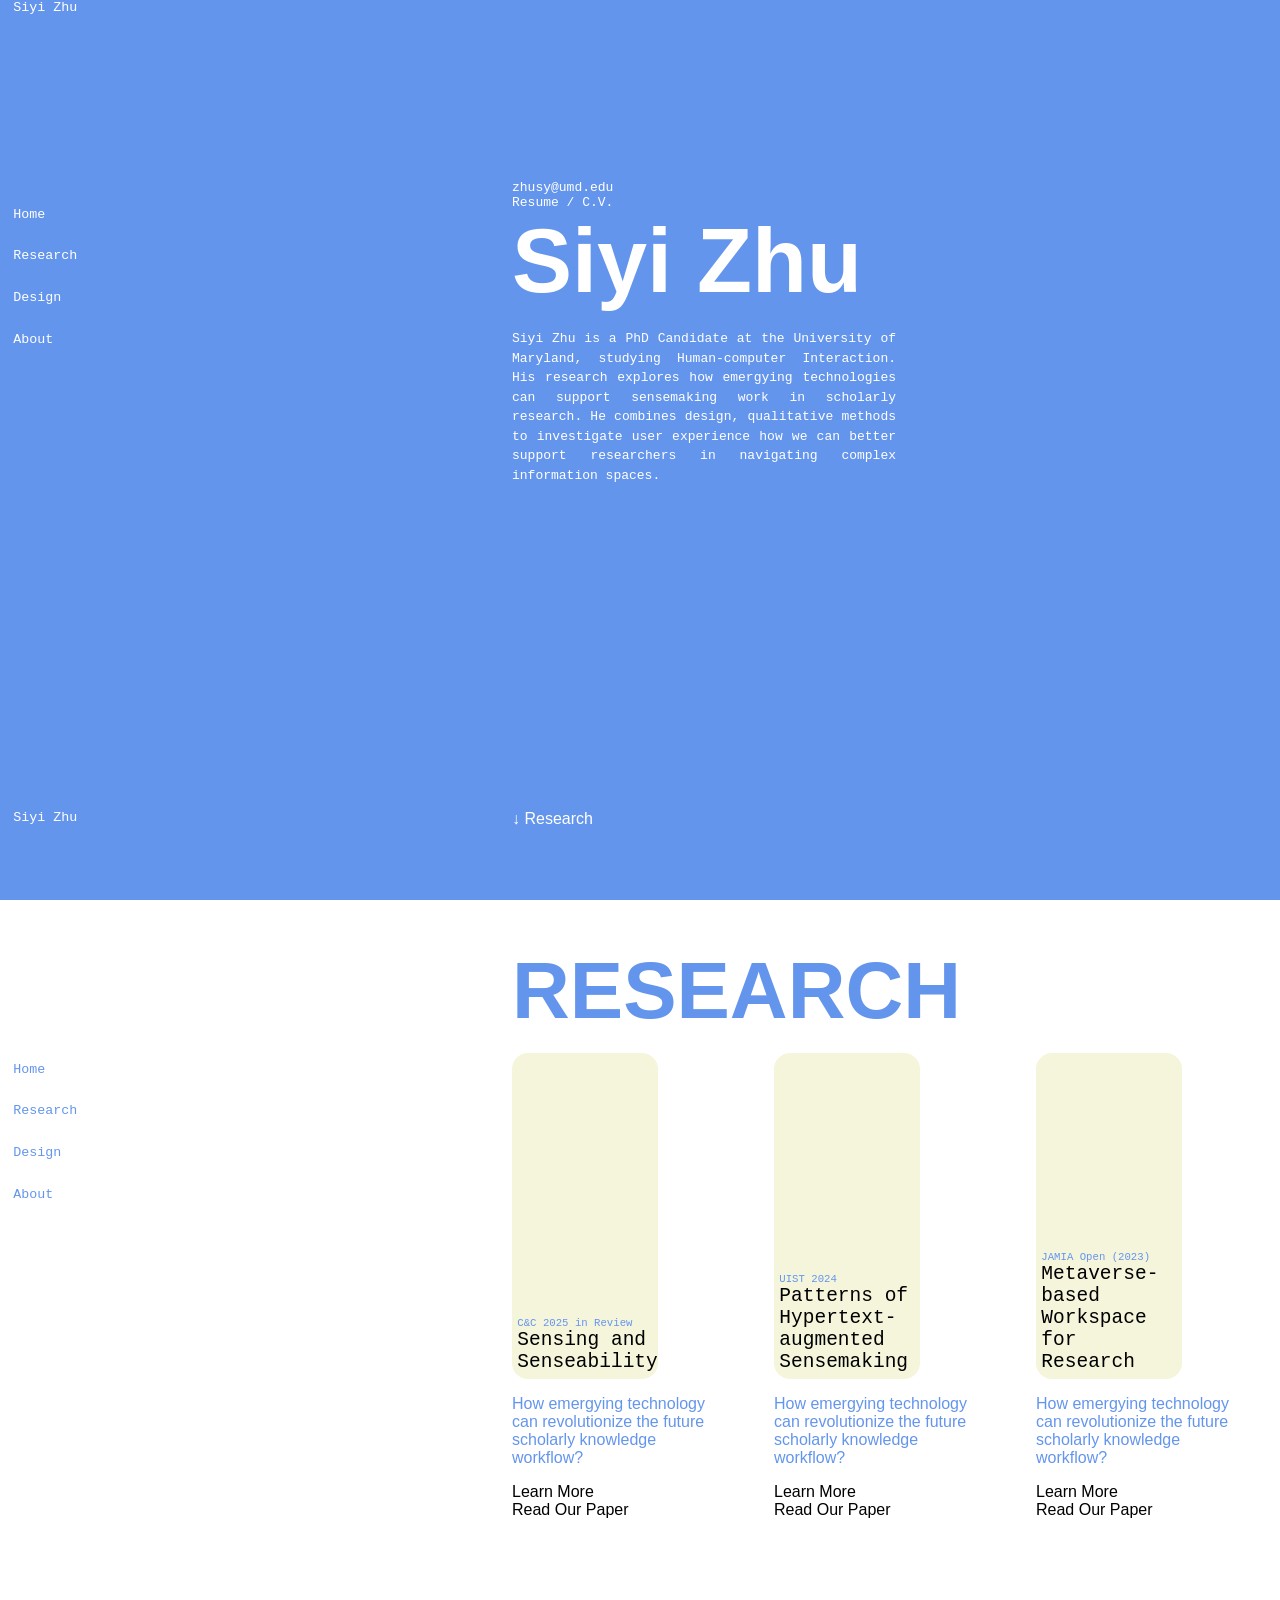
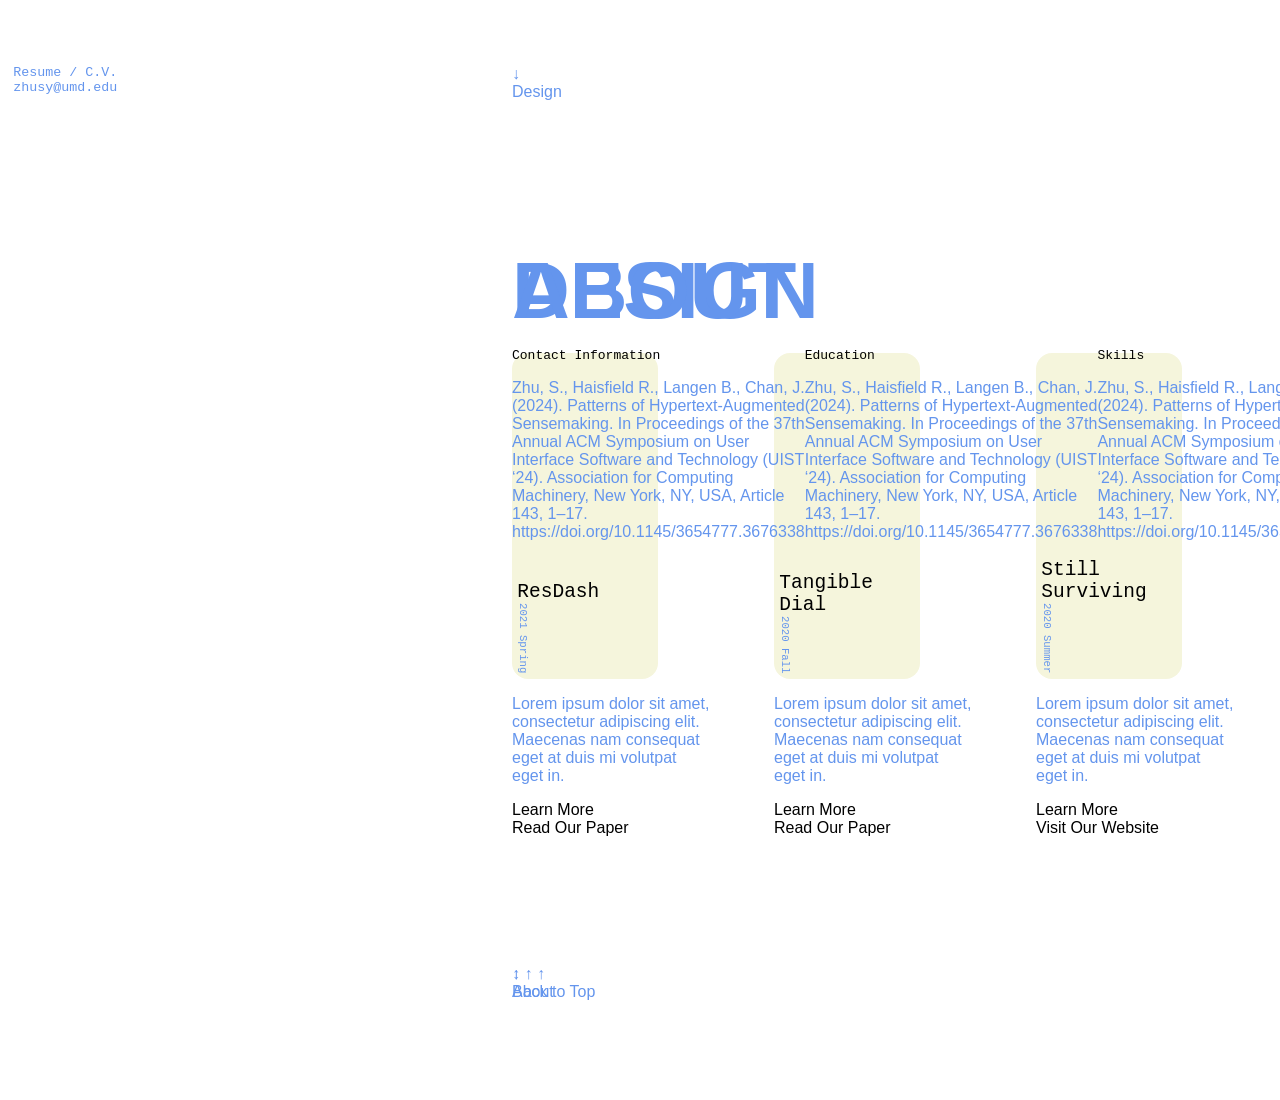
==== Index.html @ 5e2a6ec6 "merged previous scripts" ====
<!DOCTYPE html>
<html>
<head>
<title>Siyi Zhu - HCI Researcher</title>
<link rel="stylesheet" href="Style.css">
<script src="scroll_effects.js"></script>
</head>

<body style="height: 300vh;">



<div class="scrollScreen" id = "navi" style="background-color: cornflowerblue;color: white; width: 100%; position: fixed; top: 0;z-index: 99;">
    <div class="section" id = "naviHeader">
        <div class="left-column"><a style="color: white;" href="">Siyi Zhu</a></div>
        <div class="right-column"><a style="color: white;" href=""></a></div>
    </div>

    
    <div class="section" id="naviBody">
        <div class="left-column" id="list-of-content" style="color: white;">
            <div>Home</div>
            <div>Research</div>
            <div>Design</div>
            <div>About</div>
        </div>
        <div class="right-column">

                <div id="intro">
                    <div><a style="color: white;" href="mailto:zhusy@umd.edu">zhusy@umd.edu</a></div>
                    <div><a style="color: white;" href="">Resume / C.V.</a></div>
                </div>
                <div style="">
                <h1 style="margin: 0;overflow: hidden;color: white;font-size: 10VH;">
                    Siyi Zhu
                </h1>
                </div>
                <div id="intro" style="margin-top: 1em;">
                    <p style="margin:0;text-align: justify;width: 30vw; line-height: 1.5em;">Siyi Zhu is a PhD Candidate at the University of Maryland, studying Human-computer Interaction. His research explores how emergying technologies can support sensemaking work in scholarly research. He combines design, qualitative methods to investigate user experience how we can better support researchers in navigating complex information spaces.</p>
                </div>

        </div>
    </div>
    <div class="section" id="naviFooter">
        <div class="left-column">
            <div><a style="color: white;" href="">Siyi Zhu</a></div>
        </div>
        <div class="right-column" id="naviFooterTitle">
            <div style="position: absolute;color: white;">↓ <a style="color: white;" href="#res">Research</a></div>
            <div style="position: absolute;color: white; bottom: -20em;"><a style="color: white;" href="#hme">Home</a><br>↑</div>
            <div style="position: absolute;color: white; bottom: -40em;"><a style="color: white;" href="#res">Research</a><br>↑</div>
            <div style="position: absolute;color: white; bottom: -60em;"><a style="color: white;" href="#des">Design</a><br>↑</div>
        </div>
    </div>
</div>

<div class="scrollScreen" id = "scrollScreen-2" style="height: 95vh; position: fixed; width: 100%; z-index:2;">
        <div class="section" id="body">
            <div class="left-column" style="height: 100%;">
                <div id="list-of-content">
                    <div>Home</div>
                    <div>Research</div>
                    <div>Design</div>
                    <div>About</div>
                </div>
                <div style="height: 10vh;">
                    <div><a style="color: cornflowerblue;" href="">Resume / C.V.</a></div>
                    <div><a style="color: cornflowerblue;" href="mailto:zhusy@umd.edu">zhusy@umd.edu</a></div>
                </div>
            </div>
            <div class="right-column" id="research" style="position: absolute; height: 90vh; transition: 0.5 ease-in-out; z-index: 2;">
                <div>
                    <h1 style="margin: 0;overflow: hidden;color: cornflowerblue;">
                        RESEARCH
                    </h1>

                    <div id="researchWorks" style="display:flex; margin-bottom: 2em;">
                        <div class="researchItermWrapper">
                            <div class="researchItem">
                                <p style="writing-mode: horizontal-tb;text-align: left;">C&C 2025 in Review</p>
                                <h2><a  href="">Sensing and<br>Senseability</a></h2>
                            </div>
                            <div>
                                <p>How emergying technology can revolutionize the future scholarly knowledge workflow?</p>
                                <div><a>Learn More</a></div>
                                <div><a>Read Our Paper</a></div>
                            </div>
                        </div>
                        <div class="researchItermWrapper">
                            <div class="researchItem">
                                
                                <p style="writing-mode: horizontal-tb;text-align: left;">UIST 2024</p>
                                <h2><a  href="">Patterns of<br>Hypertext-augmented<br>Sensemaking</a></h2>
                                
                            </div>
                            <div>
                                <p>How emergying technology can revolutionize the future scholarly knowledge workflow?</p>
                                <div><a>Learn More</a></div>
                                <div><a>Read Our Paper</a></div>
                            </div>
                        </div>
                        <div class="researchItermWrapper">
                            <div class="researchItem">
                                
                                <p style="writing-mode: horizontal-tb;text-align: left;">JAMIA Open (2023)</p>
                                <h2><a  href="">Metaverse-based<br>Workspace for Research</a></h2>
                            </div>
                            <div>
                                <p>How emergying technology can revolutionize the future scholarly knowledge workflow?</p>
                                <div><a>Learn More</a></div>
                                <div><a href="https://doi.org/10.1093/jamiaopen/ooad010">Read Our Paper</a></div>
                            </div>
                        </div>
                        <div style="border-color: cornflowerblue;border-width: 2pt;height: 5em;width: 5em;">
                            →<br><a>Full List</a>
                        </div>
                        
                    </div>
                      
                </div>
                <div  style="height: 10vh;">
                    <div>↓<br><a style="color: cornflowerblue;" href="#des">Design</a></div>
                </div>
            </div>
            <div class="right-column" id="design" style="position: absolute; height: 90vh; transition: 0.5 ease-in-out; z-index: 2;">
                <div>
                    
                    <h1 style="margin: 0;overflow: hidden;color: cornflowerblue;">
                        DESIGN
                    </h1>

                    <div id="designs" style="display:flex;margin-bottom: 2em;">
                        <div class="researchItermWrapper">
                            <div class="researchItem">
                                <h2><a  href="">ResDash</a></h2>
                                <p>2021 Spring</p>
                            </div>
                            <div>
                                <p>Lorem ipsum dolor sit amet, consectetur adipiscing elit. Maecenas nam consequat eget at duis mi volutpat eget in.</p>
                                <div><a>Learn More</a></div>
                                <div><a href="https://doi.org/10.1093/jamiaopen/ooad010">Read Our Paper</a></div>
                            </div>
                        </div>
                        <div class="researchItermWrapper">
                            <div class="researchItem">
                                <h2><a  href="">Tangible Dial</a></h2>
                                <p>2020 Fall</p>
                            </div>
                            <div>
                                <p>Lorem ipsum dolor sit amet, consectetur adipiscing elit. Maecenas nam consequat eget at duis mi volutpat eget in. </p>
                                <div><a>Learn More</a></div>
                                <div><a href="https://doi.org/10.1093/jamiaopen/ooad010">Read Our Paper</a></div>
                            </div>
                        </div>
                        <div class="researchItermWrapper">
                            <div class="researchItem">
                                <h2><a  href="">Still Surviving</a></h2>
                                <p>2020 Summer</p>
                            </div>
                            <div>
                                <p>Lorem ipsum dolor sit amet, consectetur adipiscing elit. Maecenas nam consequat eget at duis mi volutpat eget in. </p>
                                <div><a>Learn More</a></div>
                                <div><a href="">Visit Our Website</a></div>
                            </div>
                        </div>
                        <div style="border-color: cornflowerblue;border-width: 2pt;height: 5em;width: 5em;">
                            →<br><a>Full List</a>
                        </div>
                        

                    </div>
                    </div>
                <div  style="height: 10vh;">
                    <div>↓<br><a style="color: cornflowerblue;" href="#abt">About</a></div>
                </div>
            </div>
            <div class="right-column" id="about" style="position: absolute; height: 90vh; transition: 0.5 ease-in-out; z-index: 2;">
                <div>
                    <h1 style="margin: 0;overflow: hidden;color: cornflowerblue;">
                        ABOUT
                    </h1>

                    <div id="aboutItems" style="display:flex;margin-bottom: 2em;">
                        <div style="width: 40%;">
                            <h2><a  href="">Contact Information</a></h2>
                            <p>Zhu, S., Haisfield R., Langen B., Chan, J. (2024). Patterns of Hypertext-Augmented Sensemaking. In
                                Proceedings of the 37th Annual ACM Symposium on User Interface Software and Technology
                                (UIST ‘24). Association for Computing Machinery, New York, NY, USA, Article 143, 1–17.
                                https://doi.org/10.1145/3654777.3676338</p>
                        </div>
                        <div style="width: 40%;">
                            <h2><a  href="">Education</a></h2>
                            <p>Zhu, S., Haisfield R., Langen B., Chan, J. (2024). Patterns of Hypertext-Augmented Sensemaking. In
                                Proceedings of the 37th Annual ACM Symposium on User Interface Software and Technology
                                (UIST ‘24). Association for Computing Machinery, New York, NY, USA, Article 143, 1–17.
                                https://doi.org/10.1145/3654777.3676338</p>
                        </div>
                        <div style="width: 40%;">
                            <h2><a  href="">Skills</a></h2>
                            <p>Zhu, S., Haisfield R., Langen B., Chan, J. (2024). Patterns of Hypertext-Augmented Sensemaking. In
                                Proceedings of the 37th Annual ACM Symposium on User Interface Software and Technology
                                (UIST ‘24). Association for Computing Machinery, New York, NY, USA, Article 143, 1–17.
                                https://doi.org/10.1145/3654777.3676338</p>
                        </div>
                    </div>
                    </div>
                <div  style="height: 10vh;">
                    <div>↑ ↑ ↑<br><a style="color: cornflowerblue;" href="#hme">Back to Top</a></div>
                </div>
            </div>
        </div>
</div>

<div id="hme" style="position: absolute;top: 0vh;"></div>
<div id="res" style="position: absolute;top: 50vh;"></div>
<div id="des" style="position: absolute;top: 100vh;"></div>
<div id="abt" style="position: absolute;top: 200vh;"></div>

<div class="dot-grid" style="z-index: 0;position: fixed;left: 30vw;">
    <!-- Repeat this as needed, or generate with JS -->
    <div class="dot"></div>
    <div class="dot"></div>
    <div class="dot"></div>
    <div class="dot"></div>
    <div class="dot"></div>
    <div class="dot"></div>
    <div class="dot"></div>
    <div class="dot"></div>
    <div class="dot"></div>
    <div class="dot"></div>
    <div class="dot"></div>
    <div class="dot"></div>
    <div class="dot"></div>
    <div class="dot"></div>
    <div class="dot"></div>
    <div class="dot"></div>
    <div class="dot"></div>
    <div class="dot"></div>
    <div class="dot"></div>
    <div class="dot"></div>
    <div class="dot"></div>
    <div class="dot"></div>
    <div class="dot"></div>
    <div class="dot"></div>
    <div class="dot"></div>
    <div class="dot"></div>
    <div class="dot"></div>
    <div class="dot"></div>
    <div class="dot"></div>
    <div class="dot"></div>
    <div class="dot"></div>
    <div class="dot"></div>
    <div class="dot"></div>
    <div class="dot"></div>
    <div class="dot"></div>
    <div class="dot"></div>
    <div class="dot"></div>
    <div class="dot"></div>
    <div class="dot"></div>
    <div class="dot"></div>
    <div class="dot"></div>
    <div class="dot"></div>
    <div class="dot"></div>
    <div class="dot"></div>
    <div class="dot"></div>
    <div class="dot"></div>
    <div class="dot"></div>
    <div class="dot"></div>
    <div class="dot"></div>
    <div class="dot"></div>
    <div class="dot"></div>
    <div class="dot"></div>
    <div class="dot"></div>
    <div class="dot"></div>
    <div class="dot"></div>
    <div class="dot"></div>
    <div class="dot"></div>
    <div class="dot"></div>
    <div class="dot"></div>
    <div class="dot"></div>
    <div class="dot"></div>
    <div class="dot"></div>
    <div class="dot"></div>
    <div class="dot"></div>
    <div class="dot"></div>
    <div class="dot"></div>
    <div class="dot"></div>
    <div class="dot"></div>
    <div class="dot"></div>
    <div class="dot"></div>
    <div class="dot"></div>
    <div class="dot"></div>
    <div class="dot"></div>
    <div class="dot"></div>
    <div class="dot"></div>
    <div class="dot"></div>
    <div class="dot"></div>
    <div class="dot"></div>
    <div class="dot"></div>
    <div class="dot"></div>
    <div class="dot"></div>
    <div class="dot"></div>
    <div class="dot"></div>
    <div class="dot"></div>
    <div class="dot"></div>
    <div class="dot"></div>
    <div class="dot"></div>
    <div class="dot"></div>
    <div class="dot"></div>
    <div class="dot"></div>
    <div class="dot"></div>
    <div class="dot"></div>
    <div class="dot"></div>
    <div class="dot"></div>
    <div class="dot"></div>
    <div class="dot"></div>
    <div class="dot"></div>
    <div class="dot"></div>
    <div class="dot"></div>
    <div class="dot"></div>
    <div class="dot"></div>
    <div class="dot"></div>
    <div class="dot"></div>
    <div class="dot"></div>
    <div class="dot"></div>
    <div class="dot"></div>
    <div class="dot"></div>
    <div class="dot"></div>
    <div class="dot"></div>
    <div class="dot"></div>
    <div class="dot"></div>
    <div class="dot"></div>
    <div class="dot"></div>
    <div class="dot"></div>
    <div class="dot"></div>
    <div class="dot"></div>
    <div class="dot"></div>
    <div class="dot"></div>
    <div class="dot"></div>
    <div class="dot"></div>
    <div class="dot"></div>
    <div class="dot"></div>
    <div class="dot"></div>
    <div class="dot"></div>
    <div class="dot"></div>
    <div class="dot"></div>
    <div class="dot"></div>
    <div class="dot"></div>
    <div class="dot"></div>
    <div class="dot"></div>
    <div class="dot"></div>
    <div class="dot"></div>
    <div class="dot"></div>
    <div class="dot"></div>
    <div class="dot"></div>
    <div class="dot"></div>
    <div class="dot"></div>
    <div class="dot"></div>
    <div class="dot"></div>
    <div class="dot"></div>
    <div class="dot"></div>
    <div class="dot"></div>
    <div class="dot"></div>
    <div class="dot"></div>
    <div class="dot"></div>
    <div class="dot"></div>
    <div class="dot"></div>
    <div class="dot"></div>
    <div class="dot"></div>
    <div class="dot"></div>
    <div class="dot"></div>
    <div class="dot"></div>
    <div class="dot"></div>
    <div class="dot"></div>
    <div class="dot"></div>
    <div class="dot"></div>
    <div class="dot"></div>
    <div class="dot"></div>
    <div class="dot"></div>
    <div class="dot"></div>
    <div class="dot"></div>
    <div class="dot"></div>
    <div class="dot"></div>
    <div class="dot"></div>
    <div class="dot"></div>
    <div class="dot"></div>
    <div class="dot"></div>
    <div class="dot"></div>
    <div class="dot"></div>
    <div class="dot"></div>
    <div class="dot"></div>
    <div class="dot"></div>
    <div class="dot"></div>
    <div class="dot"></div>
    <div class="dot"></div>
    <div class="dot"></div>
    <div class="dot"></div>
    <div class="dot"></div>
    <div class="dot"></div>
    <div class="dot"></div>
    <div class="dot"></div>
    <div class="dot"></div>
    <div class="dot"></div>
    <div class="dot"></div>
    <div class="dot"></div>
    <div class="dot"></div>
    <div class="dot"></div>
    <div class="dot"></div>
    <div class="dot"></div>
    <div class="dot"></div>
    <div class="dot"></div>
    <div class="dot"></div>
    <!-- ... -->
  </div>

</body>
</html>
---- Style.css ----
body {
    font-family: Helvetica, Arial, sans-serif;
    margin: 0;    
}


#navi{
    height: 100vh;
    transition: 0.5s ease-in-out;
    overflow: hidden;
}

.section{
    width: 100vw;
    position: absolute;
    color: cornflowerblue;
}

.left-column{
    font-family: monospace;
    font-size: 10pt;
    position: absolute;
    left: 1em;
    width: 20vh;
    display: flex;
    flex-direction: column;
    flex-wrap: wrap;
    justify-content: space-between;
}

.right-column{
    position: absolute;
    right: 0;
    width: 60%;
    display: flex;
    flex-direction: column;
    flex-wrap: wrap;
    justify-content: space-between;

}

#naviHeader{
    bottom: 90vh;
    height: 10vh;
}

#naviBody{
    bottom: 10vh;
    height: 70vh;
    align-items: self-end;
    
}

#naviBody.right-column {
    height: inherit;
    display: flex;
    align-content: center;
}

#scrollScreen-2{
    transition: 0.7s ease-in-out;

}


#body{
    bottom: 0;
    height: 80vh;
    align-items: self-end;
}

#footer{
    bottom: 10vh;
    height: 10vh;
}

#naviFooter{
    bottom: 0;
    height: 10vh;
    transition: 0.5s ease-in-out;
    
}

#naviFooterTitle{
    transition: 1s ease-in-out;
}

#intro > * {
    font-family: monospace;
    margin: 0;
    color: white;
}

#intro > div > p {
    font-family: monospace;
    margin: 0;
}

#list-of-content > div {
    margin-top: 2em;
}

a {
    color: black;
    text-decoration: none;
}

a:hover {
    color: coral !important; 
    background-color: aqua;
    text-decoration: underline;
}


h1 {
    font-weight: 900;
    font-size: 5em;
}

h2 {
    font-family: monospace ;
    font-weight: 500;
    font-size: 1em;
}

.researchItermWrapper{
    width: 22vh;
    margin-right: 5vw;
    margin-top: 1em;
}

.researchItem {
    height: 35vh;
    width: 15vh;
    background-color: beige;
    padding:4pt;
    overflow: hidden;
    border-radius: 1em;
    align-content: flex-end;
    
}

.researchItem > h2 {
    font-size: 1.5em;
    margin: 0;
}

.researchItem > p {
    font-size: 8pt;
    font-family: monospace;
    writing-mode: vertical-rl;
    text-align: right;
    margin: 0;
    
}

.researchItermDes > {
    font-size: 10pt;
}

.dot-grid {
    
    display: grid;
    grid-template-columns: repeat(40, 40px);
    grid-template-rows: repeat(20, 40px);
    gap: 10px;
    padding: 20px;
  }
  
  .dot {
    width: 4pt;
    height: 4pt;
    background-color: cornflowerblue;
    border-radius: 50%;
  }
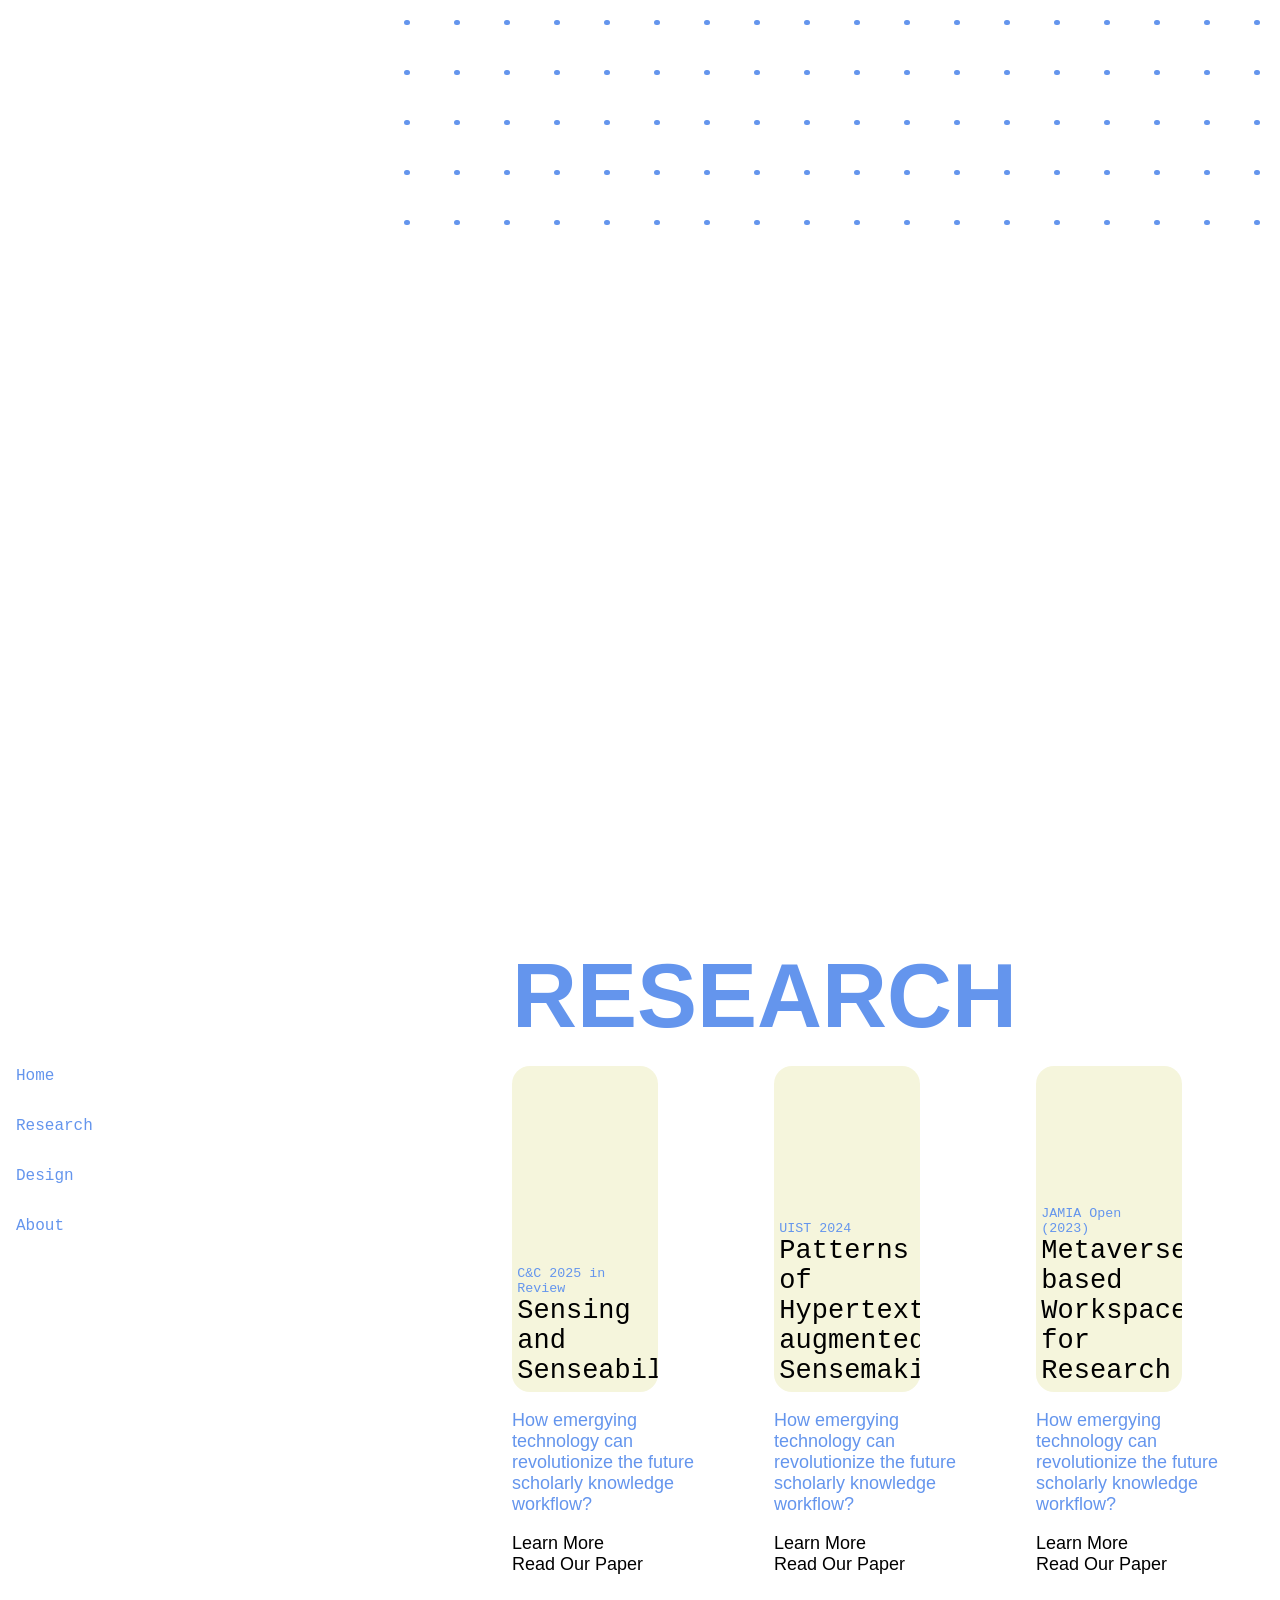
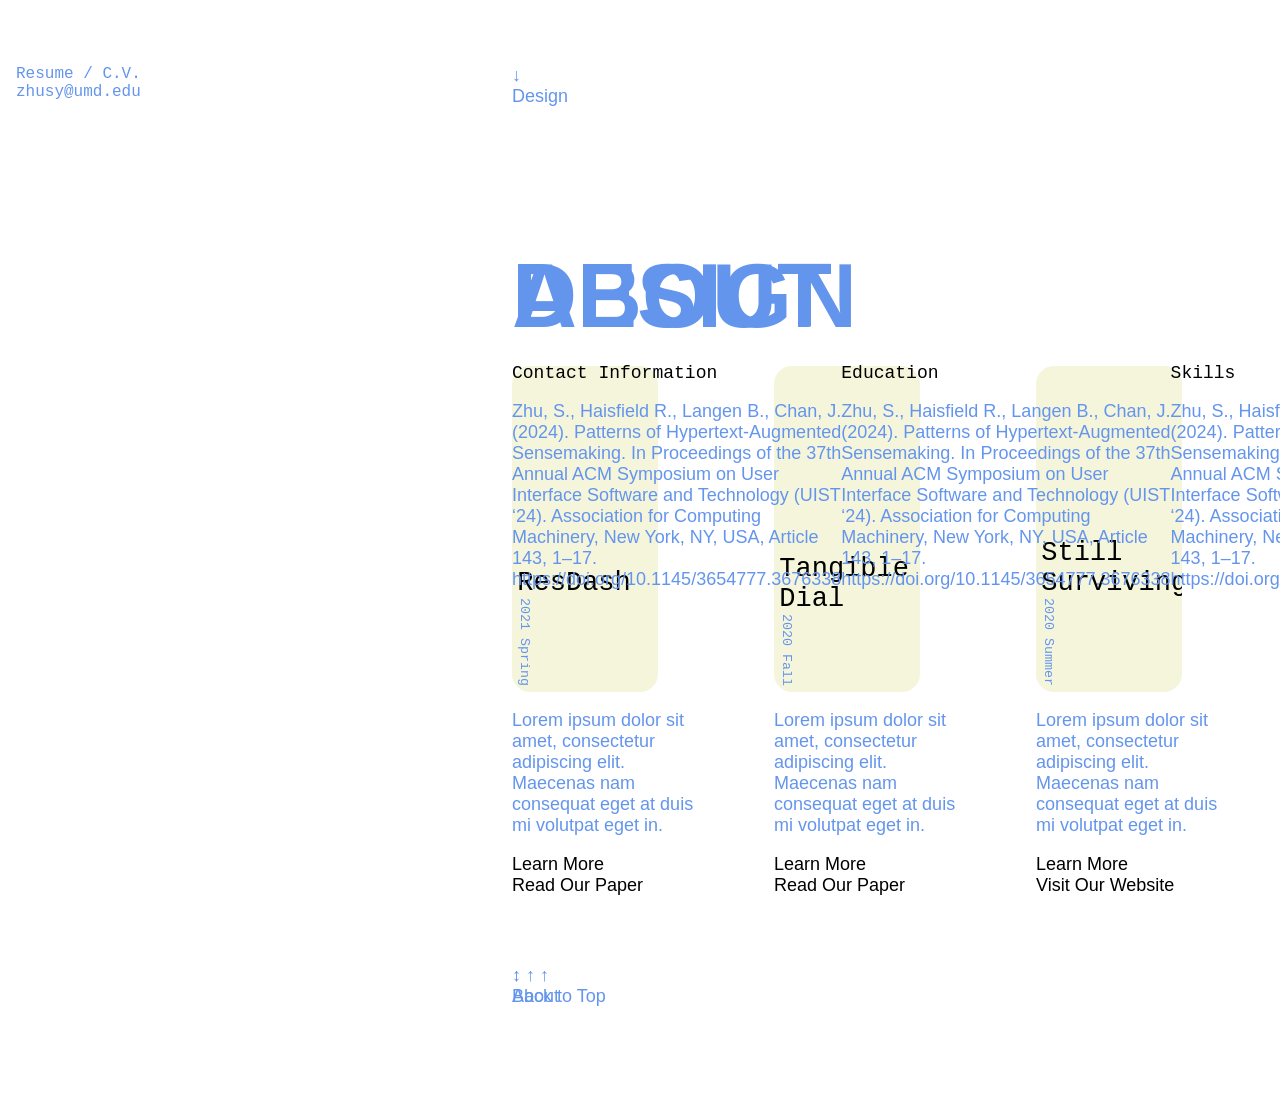
==== commit e6e010d2: "add background image to navi and increase base font sizes" ====
--- a/Index.html
+++ b/Index.html
@@ -10,7 +10,7 @@
 
 
 
-<div class="scrollScreen" id = "navi" style="background-color: cornflowerblue;color: white; width: 100%; position: fixed; top: 0;z-index: 99;">
+<div class="scrollScreen" id = "navi" style="background-image: url('Img/background.jpg');background-size: cover; background-position: center; color: white; width: 100%; position: fixed; top: 0;z-index: 99;">
     <div class="section" id = "naviHeader">
         <div class="left-column"><a style="color: white;" href="">Siyi Zhu</a></div>
         <div class="right-column"><a style="color: white;" href=""></a></div>
--- a/Style.css
+++ b/Style.css
@@ -1,6 +1,7 @@
 body {
     font-family: Helvetica, Arial, sans-serif;
-    margin: 0;    
+    margin: 0;
+    font-size: 18px;
 }
 
 
@@ -18,7 +19,7 @@
 
 .left-column{
     font-family: monospace;
-    font-size: 10pt;
+    font-size: 12pt;
     position: absolute;
     left: 1em;
     width: 20vh;
@@ -146,7 +147,7 @@
 }
 
 .researchItem > p {
-    font-size: 8pt;
+    font-size: 10pt;
     font-family: monospace;
     writing-mode: vertical-rl;
     text-align: right;
@@ -155,7 +156,7 @@
 }
 
 .researchItermDes > {
-    font-size: 10pt;
+    font-size: 12pt;
 }
 
 .dot-grid {
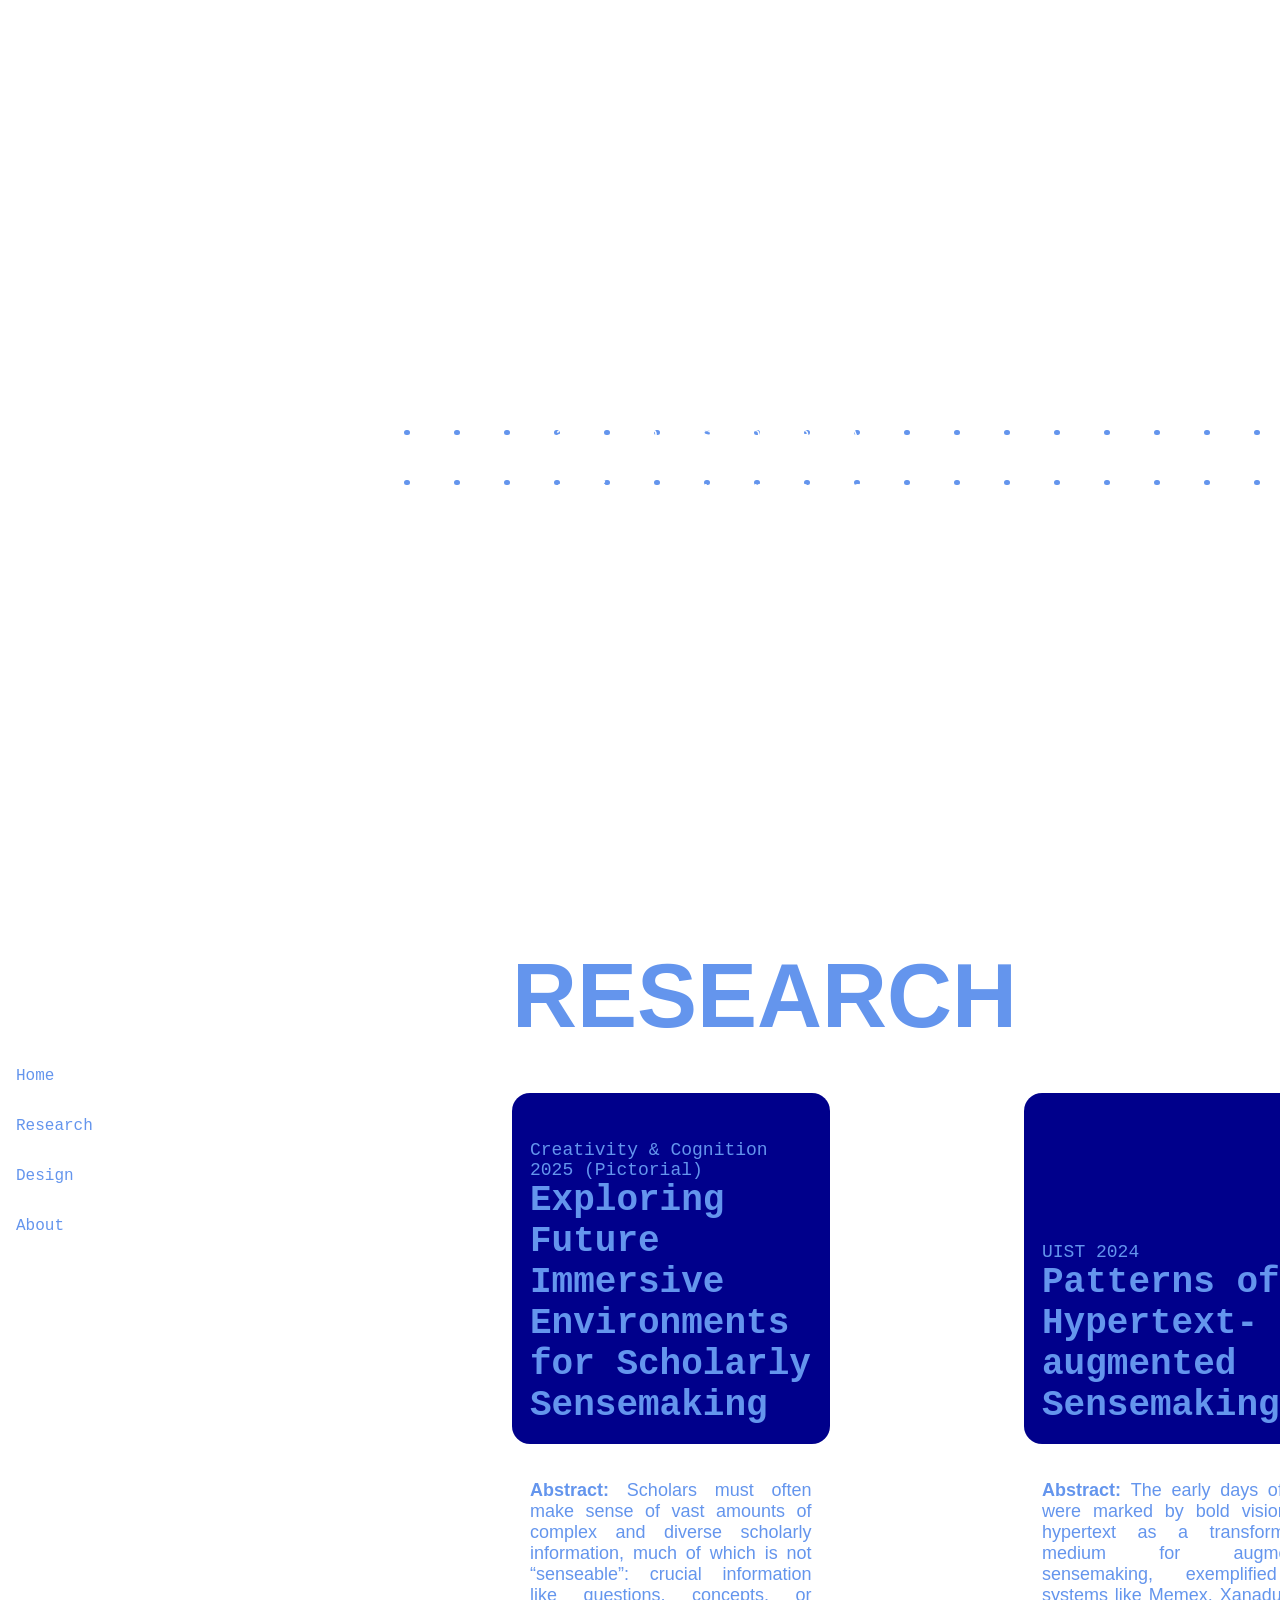
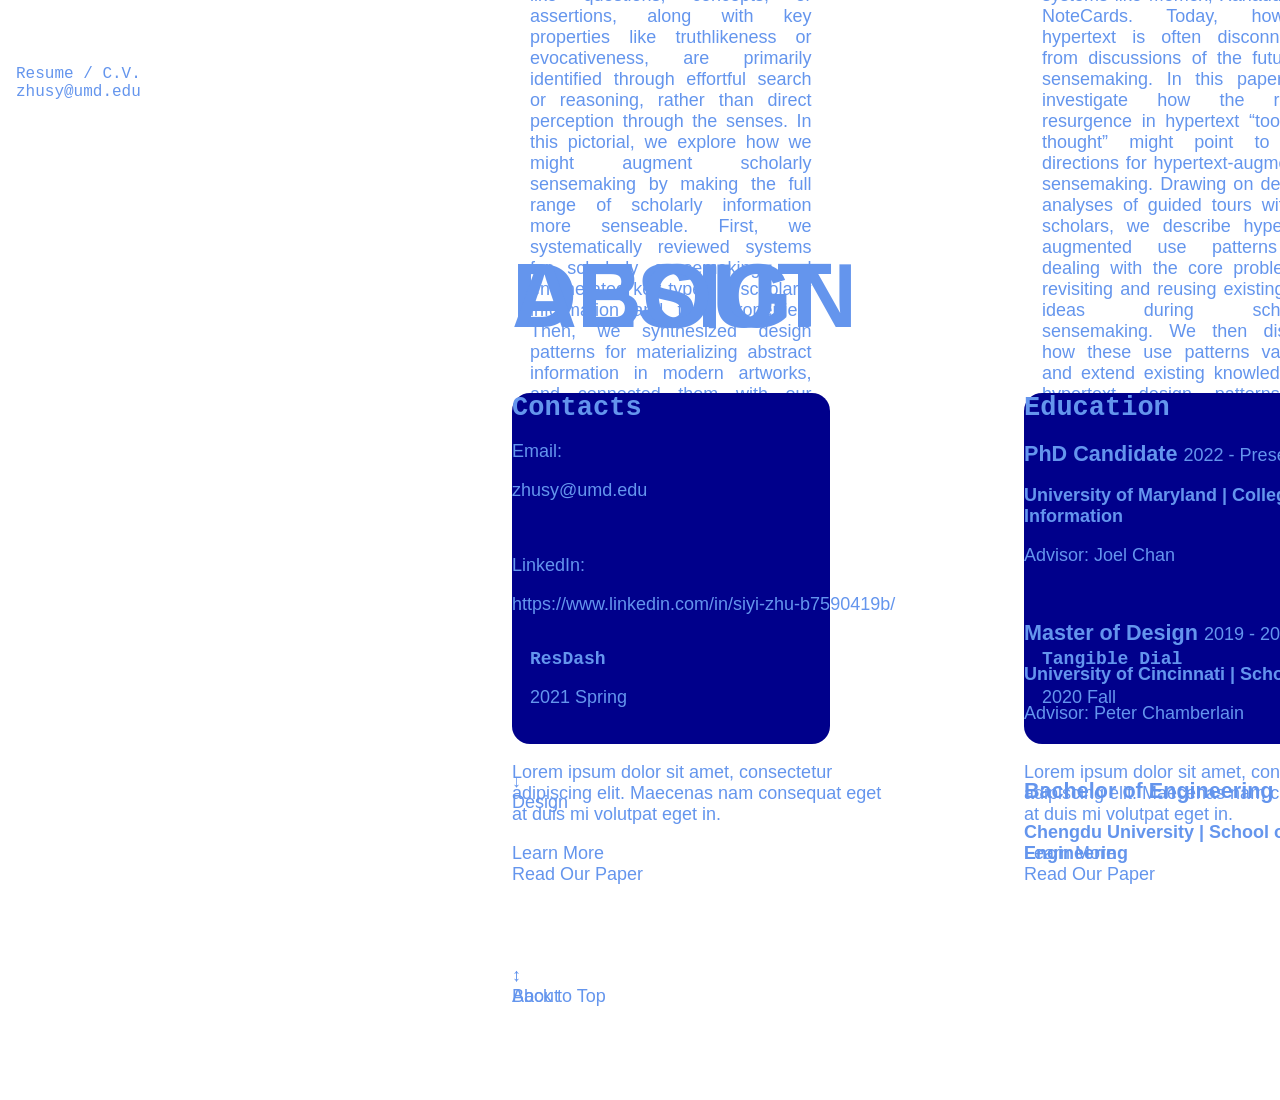
==== commit 062a32dd: "refactor layout, add horizontal scroll, JS dot grid, section backgrounds, and content updates" ====
--- a/Index.html
+++ b/Index.html
@@ -19,10 +19,10 @@
     
     <div class="section" id="naviBody">
         <div class="left-column" id="list-of-content" style="color: white;">
-            <div>Home</div>
-            <div>Research</div>
-            <div>Design</div>
-            <div>About</div>
+            <div><a style="color: white;" href="#hme">Home</a></div>
+            <div><a style="color: white;" href="#res">Research</a></div>
+            <div><a style="color: white;" href="#des">Design</a></div>
+            <div><a style="color: white;" href="#abt">About</a></div>
         </div>
         <div class="right-column">
 
@@ -43,13 +43,13 @@
     </div>
     <div class="section" id="naviFooter">
         <div class="left-column">
-            <div><a style="color: white;" href="">Siyi Zhu</a></div>
+            <div><a style="color: white; padding-top: .8em;" href="">Siyi Zhu</a></div>
         </div>
         <div class="right-column" id="naviFooterTitle">
             <div style="position: absolute;color: white;">↓ <a style="color: white;" href="#res">Research</a></div>
-            <div style="position: absolute;color: white; bottom: -20em;"><a style="color: white;" href="#hme">Home</a><br>↑</div>
-            <div style="position: absolute;color: white; bottom: -40em;"><a style="color: white;" href="#res">Research</a><br>↑</div>
-            <div style="position: absolute;color: white; bottom: -60em;"><a style="color: white;" href="#des">Design</a><br>↑</div>
+            <div style="position: absolute;color: white; bottom: -21em;"><a style="color: cornflowerbluete;" href="#hme">↑ Home</a></div>
+            <div style="position: absolute;color: white; bottom: -41em;"><a style="color: cornflowerbluete;" href="#res">↑ Research</a></div>
+            <div style="position: absolute;color: white; bottom: -61em;"><a style="color: cornflowerbluete;" href="#des">↑ Design</a></div>
         </div>
     </div>
 </div>
@@ -58,62 +58,82 @@
         <div class="section" id="body">
             <div class="left-column" style="height: 100%;">
                 <div id="list-of-content">
-                    <div>Home</div>
-                    <div>Research</div>
-                    <div>Design</div>
-                    <div>About</div>
+                    <div><a style="color: cornflowerblue;" href="#hme">Home</a></div>
+                    <div><a style="color: cornflowerblue;" href="#res">Research</a></div>
+                    <div><a style="color: cornflowerblue;" href="#des">Design</a></div>
+                    <div><a style="color: cornflowerblue;" href="#abt">About</a></div>
                 </div>
                 <div style="height: 10vh;">
                     <div><a style="color: cornflowerblue;" href="">Resume / C.V.</a></div>
                     <div><a style="color: cornflowerblue;" href="mailto:zhusy@umd.edu">zhusy@umd.edu</a></div>
                 </div>
             </div>
-            <div class="right-column" id="research" style="position: absolute; height: 90vh; transition: 0.5 ease-in-out; z-index: 2;">
+            <div class="right-column" id="research" style="position: absolute; height: 90vh; z-index: 2;">
+                <div class="section-bg"></div>
                 <div>
                     <h1 style="margin: 0;overflow: hidden;color: cornflowerblue;">
                         RESEARCH
                     </h1>
 
-                    <div id="researchWorks" style="display:flex; margin-bottom: 2em;">
-                        <div class="researchItermWrapper">
+                    <div class="projectsAndItems" id="researchWorks" style="display:flex; margin-bottom: 2em; ">
+                        <div class="researchItemWrapper" id="firstItem">
+                            <div class="researchItem" style="overflow: visible;">
+                                <!-- <img src="Img/Research/S&S.png" style="width: 100%;"> -->
+                                <p style="writing-mode: horizontal-tb;text-align: left;">Creativity & Cognition 2025 (Pictorial)</p>
+                                <h2><a  href="https://dl.acm.org/doi/abs/10.1145/3698061.3726952" target="_blank">Exploring Future<br>Immersive Environments<br>for Scholarly Sensemaking</a></h2>
+                            </div>
+                            <div class="researchItemDes">
+                                <p><b>Abstract: </b>Scholars must often make sense of vast amounts of complex and diverse scholarly information, much of which is not “senseable”: crucial information like questions, concepts, or assertions, along with key properties like truthlikeness or evocativeness, are primarily identified through effortful search or reasoning, rather than direct perception through the senses. In this pictorial, we explore how we might augment scholarly sensemaking by making the full range of scholarly information more senseable. First, we systematically reviewed systems for scholarly sensemaking, and enumerated key types of scholarly information and their properties. Then, we synthesized design patterns for materializing abstract information in modern artworks, and connected them with our enumerated scholarly information and properties to develop three novel conceptual designs for senseable scholarly sensemaking in immersive environments. Our work lays the foundation for a novel design framework for exploring future immersive environments for scholarly sensemaking.</p>
+                                <!-- <div><a>Learn More</a></div>
+                                <div><a>Read Our Paper</a></div> -->
+                            </div>
+                        </div>
+                        <div class="researchItemWrapper">
                             <div class="researchItem">
-                                <p style="writing-mode: horizontal-tb;text-align: left;">C&C 2025 in Review</p>
-                                <h2><a  href="">Sensing and<br>Senseability</a></h2>
-                            </div>
-                            <div>
+                                
+                                <p style="writing-mode: horizontal-tb;text-align: left;">UIST 2024</p>
+                                <h2><a  href="https://dl.acm.org/doi/abs/10.1145/3654777.3676338" target="_blank">Patterns of<br>Hypertext-augmented<br>Sensemaking</a></h2>
+                                
+                            </div>
+                            <div class="researchItemDes">
+                                <p><b>Abstract: </b>The early days of HCI were marked by bold visions of hypertext as a transformative medium for augmented sensemaking, exemplified in systems like Memex, Xanadu, and NoteCards. Today, however, hypertext is often disconnected from discussions of the future of sensemaking. In this paper, we investigate how the recent resurgence in hypertext “tools for thought” might point to new directions for hypertext-augmented sensemaking. Drawing on detailed analyses of guided tours with 23 scholars, we describe hypertext-augmented use patterns for dealing with the core problem of revisiting and reusing existing/past ideas during scholarly sensemaking. We then discuss how these use patterns validate and extend existing knowledge of hypertext design patterns for sensemaking, and point to new design opportunities for augmented sensemaking.</p>
+                                <!-- <div><a>Learn More</a></div>
+                                <div><a>Read Our Paper</a></div> -->
+                            </div>
+                            <!-- <div>
                                 <p>How emergying technology can revolutionize the future scholarly knowledge workflow?</p>
                                 <div><a>Learn More</a></div>
                                 <div><a>Read Our Paper</a></div>
-                            </div>
-                        </div>
-                        <div class="researchItermWrapper">
+                            </div> -->
+                        </div>
+                        <div class="researchItemWrapper">
                             <div class="researchItem">
                                 
-                                <p style="writing-mode: horizontal-tb;text-align: left;">UIST 2024</p>
-                                <h2><a  href="">Patterns of<br>Hypertext-augmented<br>Sensemaking</a></h2>
-                                
-                            </div>
-                            <div>
+                                <p style="writing-mode: horizontal-tb;text-align: left;">JAMIA Open (2023)</p>
+                                <h2><a  href="https://academic.oup.com/jamiaopen/article-abstract/6/1/ooad010/7058968" target="_blank">Metaverse-based<br>Workspace for Research</a></h2>
+                            </div>
+                            <div class="researchItemDes">
+                                <p><b>Summary: </b>This study aimed to understand how a metaverse-based (virtual) workspace can be used to support the communication and collaboration in an academic health informatics lab. A survey of lab members (n = 14) was analyzed according to a concurrent triangulation mixed methods design. Four personas, representative of different types of virtual workers, were developed using the survey responses. The Work Hours Schedule Sheet analysis showed the low number of possible collaboration opportunities that were utilized compared to the number available. We found that informal communication and co-location were not supported by the virtual workplace as we had originally planned. To solve this issue, we offer 3 design recommendations for those looking to implement their own virtual informatics lab. First, labs should establish common goals and norms for virtual workplace interactions. Second, labs should carefully plan the virtual space layout to maximize communication opportunities. Finally, labs should work with their platform of choice to address technical limitations for their lab members to improve user experience. Future work includes a formal, theory-guided experiment with consideration on ethical and behavioral impact.</p>
+                                <!-- <div><a>Learn More</a></div>
+                                <div><a>Read Our Paper</a></div> -->
+                            </div>
+                            <!-- <div>
                                 <p>How emergying technology can revolutionize the future scholarly knowledge workflow?</p>
                                 <div><a>Learn More</a></div>
-                                <div><a>Read Our Paper</a></div>
-                            </div>
-                        </div>
-                        <div class="researchItermWrapper">
+                                <div><a href="https://doi.org/10.1093/jamiaopen/ooad010">Read Our Paper</a></div>
+                            </div> -->
+                        </div>
+                        <div class="researchItemWrapper" id="lastItem">
                             <div class="researchItem">
                                 
-                                <p style="writing-mode: horizontal-tb;text-align: left;">JAMIA Open (2023)</p>
-                                <h2><a  href="">Metaverse-based<br>Workspace for Research</a></h2>
-                            </div>
-                            <div>
-                                <p>How emergying technology can revolutionize the future scholarly knowledge workflow?</p>
-                                <div><a>Learn More</a></div>
-                                <div><a href="https://doi.org/10.1093/jamiaopen/ooad010">Read Our Paper</a></div>
-                            </div>
-                        </div>
-                        <div style="border-color: cornflowerblue;border-width: 2pt;height: 5em;width: 5em;">
+                                <p style="writing-mode: horizontal-tb;text-align: left;"></p>
+                                <h2><a  href="" target="">All Research Works</a></h2>
+                            </div>
+                            
+                        </div>
+                        <!-- <div style="border-color: cornflowerblue;border-width: 2pt;height: 5em;width: 5em;">
                             →<br><a>Full List</a>
-                        </div>
+                        </div> -->
                         
                     </div>
                       
@@ -122,16 +142,17 @@
                     <div>↓<br><a style="color: cornflowerblue;" href="#des">Design</a></div>
                 </div>
             </div>
-            <div class="right-column" id="design" style="position: absolute; height: 90vh; transition: 0.5 ease-in-out; z-index: 2;">
+            <div class="right-column" id="design" style="position: absolute; height: 90vh; z-index: 2;">
+                <div class="section-bg"></div>
                 <div>
-                    
+
                     <h1 style="margin: 0;overflow: hidden;color: cornflowerblue;">
                         DESIGN
                     </h1>
 
-                    <div id="designs" style="display:flex;margin-bottom: 2em;">
-                        <div class="researchItermWrapper">
-                            <div class="researchItem">
+                    <div class="projectsAndItems" id="designs" style="display:flex;margin-bottom: 2em;">
+                        <div class="designItemWrapper" id="firstItem">
+                            <div class="designItem">
                                 <h2><a  href="">ResDash</a></h2>
                                 <p>2021 Spring</p>
                             </div>
@@ -141,8 +162,8 @@
                                 <div><a href="https://doi.org/10.1093/jamiaopen/ooad010">Read Our Paper</a></div>
                             </div>
                         </div>
-                        <div class="researchItermWrapper">
-                            <div class="researchItem">
+                        <div class="designItemWrapper">
+                            <div class="designItem">
                                 <h2><a  href="">Tangible Dial</a></h2>
                                 <p>2020 Fall</p>
                             </div>
@@ -152,8 +173,8 @@
                                 <div><a href="https://doi.org/10.1093/jamiaopen/ooad010">Read Our Paper</a></div>
                             </div>
                         </div>
-                        <div class="researchItermWrapper">
-                            <div class="researchItem">
+                        <div class="designItemWrapper" id="lastItem">
+                            <div class="designItem">
                                 <h2><a  href="">Still Surviving</a></h2>
                                 <p>2020 Summer</p>
                             </div>
@@ -163,9 +184,9 @@
                                 <div><a href="">Visit Our Website</a></div>
                             </div>
                         </div>
-                        <div style="border-color: cornflowerblue;border-width: 2pt;height: 5em;width: 5em;">
+                        <!-- <div style="border-color: cornflowerblue;border-width: 2pt;height: 5em;width: 5em;">
                             →<br><a>Full List</a>
-                        </div>
+                        </div> -->
                         
 
                     </div>
@@ -174,38 +195,60 @@
                     <div>↓<br><a style="color: cornflowerblue;" href="#abt">About</a></div>
                 </div>
             </div>
-            <div class="right-column" id="about" style="position: absolute; height: 90vh; transition: 0.5 ease-in-out; z-index: 2;">
+            <div class="right-column" id="about" style="position: absolute; height: 90vh; z-index: 2;">
+                <div class="section-bg"></div>
                 <div>
                     <h1 style="margin: 0;overflow: hidden;color: cornflowerblue;">
                         ABOUT
                     </h1>
 
-                    <div id="aboutItems" style="display:flex;margin-bottom: 2em;">
-                        <div style="width: 40%;">
-                            <h2><a  href="">Contact Information</a></h2>
-                            <p>Zhu, S., Haisfield R., Langen B., Chan, J. (2024). Patterns of Hypertext-Augmented Sensemaking. In
-                                Proceedings of the 37th Annual ACM Symposium on User Interface Software and Technology
-                                (UIST ‘24). Association for Computing Machinery, New York, NY, USA, Article 143, 1–17.
-                                https://doi.org/10.1145/3654777.3676338</p>
-                        </div>
-                        <div style="width: 40%;">
-                            <h2><a  href="">Education</a></h2>
-                            <p>Zhu, S., Haisfield R., Langen B., Chan, J. (2024). Patterns of Hypertext-Augmented Sensemaking. In
-                                Proceedings of the 37th Annual ACM Symposium on User Interface Software and Technology
-                                (UIST ‘24). Association for Computing Machinery, New York, NY, USA, Article 143, 1–17.
-                                https://doi.org/10.1145/3654777.3676338</p>
-                        </div>
-                        <div style="width: 40%;">
-                            <h2><a  href="">Skills</a></h2>
-                            <p>Zhu, S., Haisfield R., Langen B., Chan, J. (2024). Patterns of Hypertext-Augmented Sensemaking. In
-                                Proceedings of the 37th Annual ACM Symposium on User Interface Software and Technology
-                                (UIST ‘24). Association for Computing Machinery, New York, NY, USA, Article 143, 1–17.
-                                https://doi.org/10.1145/3654777.3676338</p>
+                    <div class="projectsAndItems" id="about" style="display:flex;margin-bottom: 2em;">
+                        <div class="aboutItemWrapper" id="firstItem">
+                            <div class="aboutItem">
+                                <h2><a href="">Contacts</a></h2>
+                            </div>
+                            <div>
+                                <div style="margin-bottom: 3em;"><p>Email: </p><a href="mailto:zhusy@umd.edu">zhusy@umd.edu</a></div>
+                                <div style="margin-bottom: 3em;"><p>LinkedIn: </p> <a href="https://www.linkedin.com/in/siyi-zhu-b7590419b/" target="_blank">https://www.linkedin.com/in/siyi-zhu-b7590419b/</a></div>
+                                
+                            </div>
+                        </div>
+                        <div class="aboutItemWrapper">
+                            <div class="aboutItem">
+                                <h2><a href="">Education</a></h2>
+                            </div>
+                            <div style="margin-bottom: 3em;">
+                                <p><b style="font-size: 1.2em;">PhD Candidate </b> 2022 - Present</p>
+                                <p><b>University of Maryland | College of Information</b></p>
+                                <p>Advisor: <a href="https://joelchan.me/" target="_blank">Joel Chan</a></p>
+                                <!-- <div><a>Learn More</a></div> -->
+                            </div>
+                            <div style="margin-bottom: 3em;">
+                                <p><b style="font-size: 1.2em;">Master of Design </b> 2019 - 2021</p>
+                                <p><b>University of Cincinnati | School of Design</b></p>
+                                <p>Advisor: <a href="https://researchdirectory.uc.edu/p/chambepa" target="_blank">Peter Chamberlain</a></p>
+                                <!-- <div><a>Learn More</a></div> -->
+                            </div>
+                            <div style="margin-bottom: 3em;">
+                                <p><b style="font-size: 1.2em;">Bachelor of Engineering </b> 2015 - 2019</p>
+                                <p><b>Chengdu University | School of Mechanical Engineering</b></p>
+                                <!-- <p>Advisor: <a href="https://researchdirectory.uc.edu/p/chambepa" target="_blank">Peter Chamberlain</a></p> -->
+                                <!-- <div><a>Learn More</a></div> -->
+                            </div>
+                        </div>
+                        <div class="aboutItemWrapper" id="lastItem">
+                            <div class="aboutItem">
+                                <h2><a href="">Skills</a></h2>
+                            </div>
+                            <div>
+                                <p>Design, qualitative methods, user experience research.</p>
+                                <div><a>Learn More</a></div>
+                            </div>
                         </div>
                     </div>
                     </div>
                 <div  style="height: 10vh;">
-                    <div>↑ ↑ ↑<br><a style="color: cornflowerblue;" href="#hme">Back to Top</a></div>
+                    <div>↑<br><a style="color: cornflowerblue;" href="#hme">Back to Top</a></div>
                 </div>
             </div>
         </div>
@@ -216,202 +259,7 @@
 <div id="des" style="position: absolute;top: 100vh;"></div>
 <div id="abt" style="position: absolute;top: 200vh;"></div>
 
-<div class="dot-grid" style="z-index: 0;position: fixed;left: 30vw;">
-    <!-- Repeat this as needed, or generate with JS -->
-    <div class="dot"></div>
-    <div class="dot"></div>
-    <div class="dot"></div>
-    <div class="dot"></div>
-    <div class="dot"></div>
-    <div class="dot"></div>
-    <div class="dot"></div>
-    <div class="dot"></div>
-    <div class="dot"></div>
-    <div class="dot"></div>
-    <div class="dot"></div>
-    <div class="dot"></div>
-    <div class="dot"></div>
-    <div class="dot"></div>
-    <div class="dot"></div>
-    <div class="dot"></div>
-    <div class="dot"></div>
-    <div class="dot"></div>
-    <div class="dot"></div>
-    <div class="dot"></div>
-    <div class="dot"></div>
-    <div class="dot"></div>
-    <div class="dot"></div>
-    <div class="dot"></div>
-    <div class="dot"></div>
-    <div class="dot"></div>
-    <div class="dot"></div>
-    <div class="dot"></div>
-    <div class="dot"></div>
-    <div class="dot"></div>
-    <div class="dot"></div>
-    <div class="dot"></div>
-    <div class="dot"></div>
-    <div class="dot"></div>
-    <div class="dot"></div>
-    <div class="dot"></div>
-    <div class="dot"></div>
-    <div class="dot"></div>
-    <div class="dot"></div>
-    <div class="dot"></div>
-    <div class="dot"></div>
-    <div class="dot"></div>
-    <div class="dot"></div>
-    <div class="dot"></div>
-    <div class="dot"></div>
-    <div class="dot"></div>
-    <div class="dot"></div>
-    <div class="dot"></div>
-    <div class="dot"></div>
-    <div class="dot"></div>
-    <div class="dot"></div>
-    <div class="dot"></div>
-    <div class="dot"></div>
-    <div class="dot"></div>
-    <div class="dot"></div>
-    <div class="dot"></div>
-    <div class="dot"></div>
-    <div class="dot"></div>
-    <div class="dot"></div>
-    <div class="dot"></div>
-    <div class="dot"></div>
-    <div class="dot"></div>
-    <div class="dot"></div>
-    <div class="dot"></div>
-    <div class="dot"></div>
-    <div class="dot"></div>
-    <div class="dot"></div>
-    <div class="dot"></div>
-    <div class="dot"></div>
-    <div class="dot"></div>
-    <div class="dot"></div>
-    <div class="dot"></div>
-    <div class="dot"></div>
-    <div class="dot"></div>
-    <div class="dot"></div>
-    <div class="dot"></div>
-    <div class="dot"></div>
-    <div class="dot"></div>
-    <div class="dot"></div>
-    <div class="dot"></div>
-    <div class="dot"></div>
-    <div class="dot"></div>
-    <div class="dot"></div>
-    <div class="dot"></div>
-    <div class="dot"></div>
-    <div class="dot"></div>
-    <div class="dot"></div>
-    <div class="dot"></div>
-    <div class="dot"></div>
-    <div class="dot"></div>
-    <div class="dot"></div>
-    <div class="dot"></div>
-    <div class="dot"></div>
-    <div class="dot"></div>
-    <div class="dot"></div>
-    <div class="dot"></div>
-    <div class="dot"></div>
-    <div class="dot"></div>
-    <div class="dot"></div>
-    <div class="dot"></div>
-    <div class="dot"></div>
-    <div class="dot"></div>
-    <div class="dot"></div>
-    <div class="dot"></div>
-    <div class="dot"></div>
-    <div class="dot"></div>
-    <div class="dot"></div>
-    <div class="dot"></div>
-    <div class="dot"></div>
-    <div class="dot"></div>
-    <div class="dot"></div>
-    <div class="dot"></div>
-    <div class="dot"></div>
-    <div class="dot"></div>
-    <div class="dot"></div>
-    <div class="dot"></div>
-    <div class="dot"></div>
-    <div class="dot"></div>
-    <div class="dot"></div>
-    <div class="dot"></div>
-    <div class="dot"></div>
-    <div class="dot"></div>
-    <div class="dot"></div>
-    <div class="dot"></div>
-    <div class="dot"></div>
-    <div class="dot"></div>
-    <div class="dot"></div>
-    <div class="dot"></div>
-    <div class="dot"></div>
-    <div class="dot"></div>
-    <div class="dot"></div>
-    <div class="dot"></div>
-    <div class="dot"></div>
-    <div class="dot"></div>
-    <div class="dot"></div>
-    <div class="dot"></div>
-    <div class="dot"></div>
-    <div class="dot"></div>
-    <div class="dot"></div>
-    <div class="dot"></div>
-    <div class="dot"></div>
-    <div class="dot"></div>
-    <div class="dot"></div>
-    <div class="dot"></div>
-    <div class="dot"></div>
-    <div class="dot"></div>
-    <div class="dot"></div>
-    <div class="dot"></div>
-    <div class="dot"></div>
-    <div class="dot"></div>
-    <div class="dot"></div>
-    <div class="dot"></div>
-    <div class="dot"></div>
-    <div class="dot"></div>
-    <div class="dot"></div>
-    <div class="dot"></div>
-    <div class="dot"></div>
-    <div class="dot"></div>
-    <div class="dot"></div>
-    <div class="dot"></div>
-    <div class="dot"></div>
-    <div class="dot"></div>
-    <div class="dot"></div>
-    <div class="dot"></div>
-    <div class="dot"></div>
-    <div class="dot"></div>
-    <div class="dot"></div>
-    <div class="dot"></div>
-    <div class="dot"></div>
-    <div class="dot"></div>
-    <div class="dot"></div>
-    <div class="dot"></div>
-    <div class="dot"></div>
-    <div class="dot"></div>
-    <div class="dot"></div>
-    <div class="dot"></div>
-    <div class="dot"></div>
-    <div class="dot"></div>
-    <div class="dot"></div>
-    <div class="dot"></div>
-    <div class="dot"></div>
-    <div class="dot"></div>
-    <div class="dot"></div>
-    <div class="dot"></div>
-    <div class="dot"></div>
-    <div class="dot"></div>
-    <div class="dot"></div>
-    <div class="dot"></div>
-    <div class="dot"></div>
-    <div class="dot"></div>
-    <div class="dot"></div>
-    <div class="dot"></div>
-    <!-- ... -->
-  </div>
+<div class="dot-grid" style="z-index: 0;position: fixed;bottom: 40vh; left: 30vw; height: 10vh;"></div>
 
 </body>
 </html>
--- a/Style.css
+++ b/Style.css
@@ -35,7 +35,6 @@
     width: 60%;
     display: flex;
     flex-direction: column;
-    flex-wrap: wrap;
     justify-content: space-between;
 
 }
@@ -83,7 +82,32 @@
 }
 
 #naviFooterTitle{
-    transition: 1s ease-in-out;
+    transition: top 1s ease-in-out;
+}
+
+#naviFooterTitle > div {
+    padding-top: 0.8em;
+}
+
+#research, #design, #about {
+    transition: bottom 0.7s ease-in-out;
+}
+
+.section-bg {
+    position: absolute;
+    left: -40vw;
+    top: 0;
+    width: 100vw;
+    height: 100vh;
+    z-index: -1;
+}
+
+#research {
+    bottom: 0;
+}
+
+#design, #about {
+    bottom: -100vh;
 }
 
 #intro > * {
@@ -102,15 +126,26 @@
 }
 
 a {
-    color: black;
+    /* color: black; */
+    color: cornflowerblue;
     text-decoration: none;
 }
 
-a:hover {
+a:active{
+    color: cornflowerblue;
+    text-decoration: none;
+}
+
+a:visited{
+    color: cornflowerblue;
+    text-decoration: none;
+}
+
+/* a:hover {
     color: coral !important; 
     background-color: aqua;
     text-decoration: underline;
-}
+} */
 
 
 h1 {
@@ -122,32 +157,71 @@
     font-family: monospace ;
     font-weight: 500;
     font-size: 1em;
-}
-
-.researchItermWrapper{
-    width: 22vh;
-    margin-right: 5vw;
+    font-weight: 900;
+}
+
+/* .designItem > h2{
+    font-size: 5em;
+} */
+
+.researchItemWrapper, .designItemWrapper, .aboutItemWrapper {
+    width: 30vw;
+    margin-right: 10vw;
     margin-top: 1em;
-}
-
-.researchItem {
+    margin-top: 5vh;
+}
+
+/* .aboutItem {
     height: 35vh;
-    width: 15vh;
+    width: 22vw;
     background-color: beige;
-    padding:4pt;
+    padding: 4pt;
     overflow: hidden;
     border-radius: 1em;
     align-content: flex-end;
-    
+} */
+
+.aboutItem > h2 {
+    font-size: 1.5em;
+    margin: 0;
+}
+
+
+
+.researchItem, .designItem {
+    position: relative;
+    height: 35vh;
+    width: 22vw;
+    padding: 1em;
+    background-color: darkblue;
+    overflow: visible;
+    border-radius: 1em;
+    align-content: flex-end;
+}
+
+.researchItem > img, .designItem > img {
+    position: absolute;
+    inset: 0;
+    width: 100%;
+    height: 100%;
+    object-fit: cover;
+    z-index: 0;
+}
+
+.researchItem > h2, .researchItem > p,
+.designItem > h2, .designItem > p {
+    position: relative;
+    z-index: 1;
 }
 
 .researchItem > h2 {
-    font-size: 1.5em;
-    margin: 0;
+    font-size: 2em;
+    margin: 0;
+    
 }
 
 .researchItem > p {
-    font-size: 10pt;
+    font-size: 1em;
     font-family: monospace;
     writing-mode: vertical-rl;
     text-align: right;
@@ -155,17 +229,45 @@
     
 }
 
-.researchItermDes > {
+.researchItemDes {
+    width: 22vw;
+    padding: 1em;
+    color: cornflowerblue;
+    
+}
+
+.researchItemDes > p {
+    text-align: justify;
+}
+
+.researchItemDes > {
     font-size: 12pt;
 }
 
+.projectsAndItems {
+    overflow-x: auto;
+    flex-wrap: nowrap;
+    scrollbar-width: none;
+    -ms-overflow-style: none;
+    width: 100vw;
+    margin-left: -40vw;
+}
+
+.projectsAndItems::-webkit-scrollbar {
+    display: none;
+}
+
+.projectsAndItems > * {
+    flex-shrink: 0;
+}
+
 .dot-grid {
-    
     display: grid;
     grid-template-columns: repeat(40, 40px);
-    grid-template-rows: repeat(20, 40px);
+    grid-auto-rows: 40px;
     gap: 10px;
     padding: 20px;
+    transition: opacity 0.7s ease-in-out;
   }
   
   .dot {
@@ -174,4 +276,12 @@
     background-color: cornflowerblue;
     border-radius: 50%;
   }
+
+#firstItem {
+    margin-left: 40vw;
+}
+
+#lastItem {
+    margin-right: 40vw;
+}
   
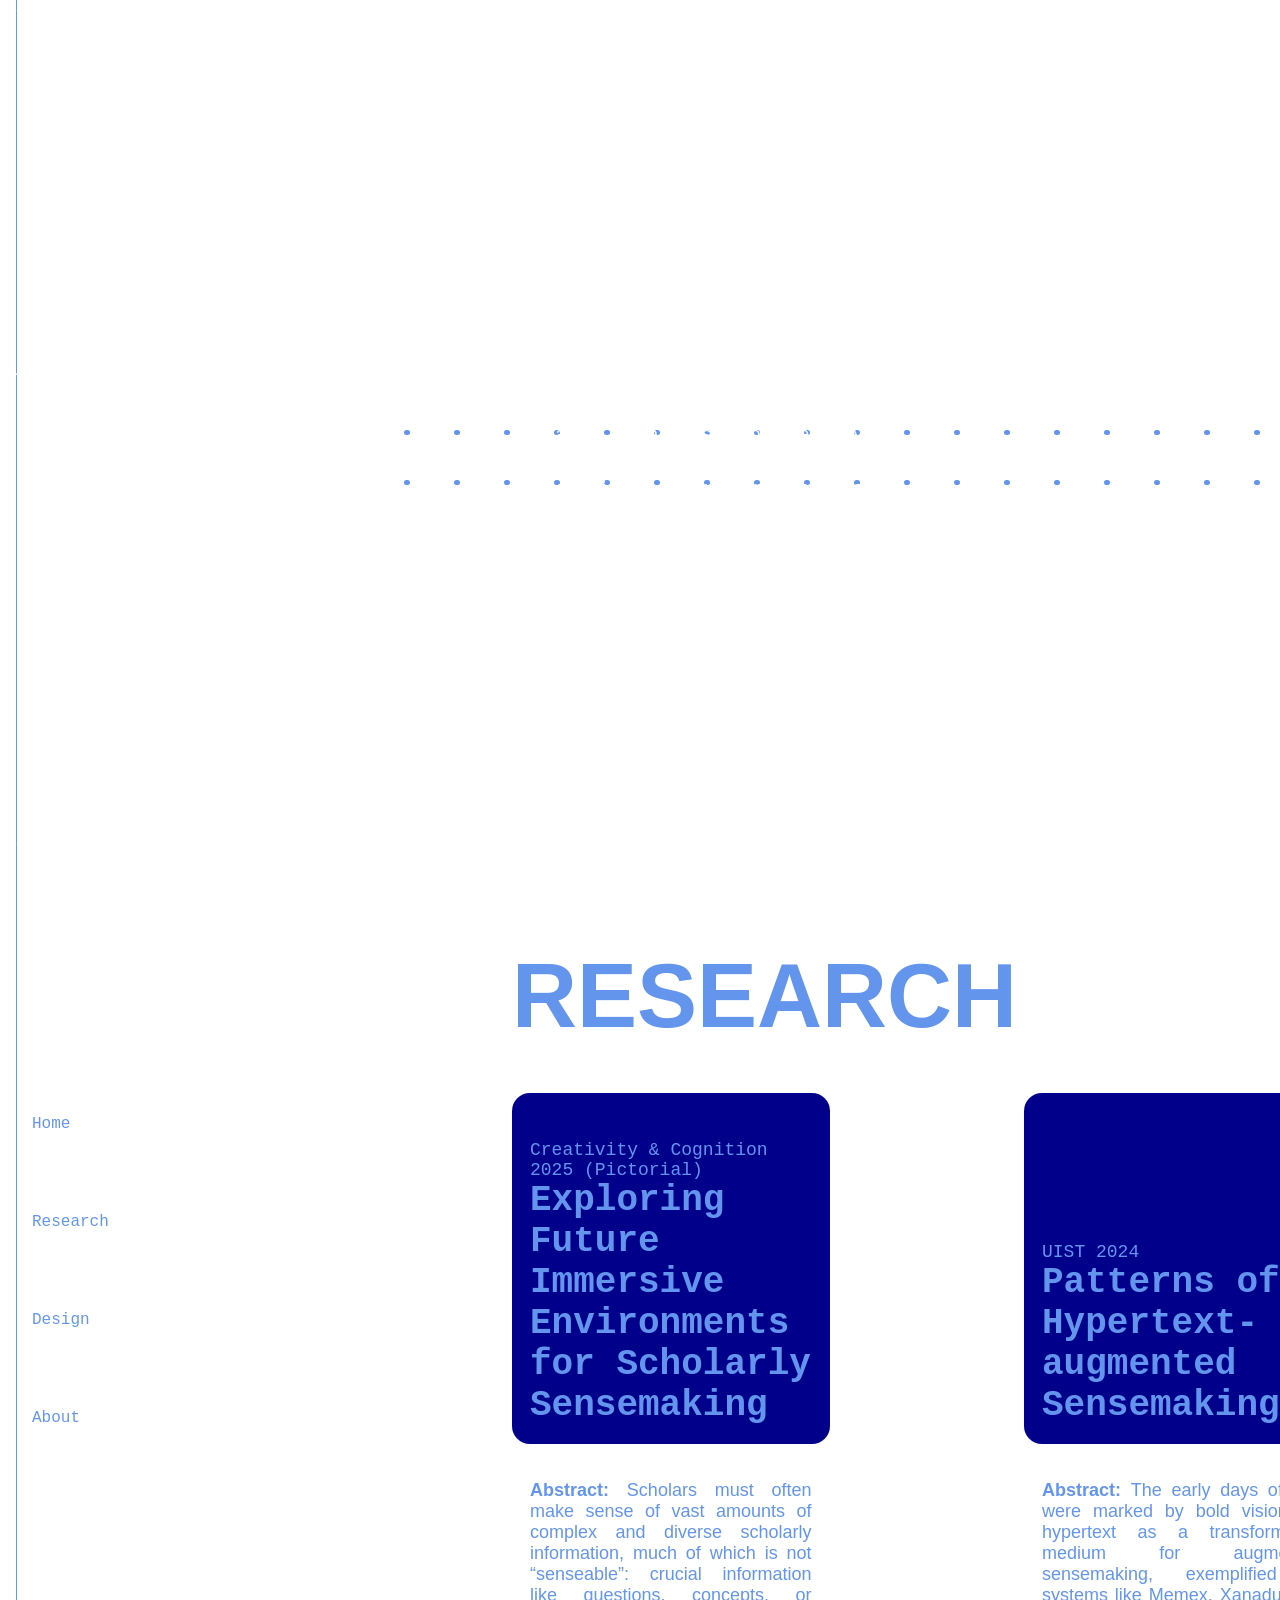
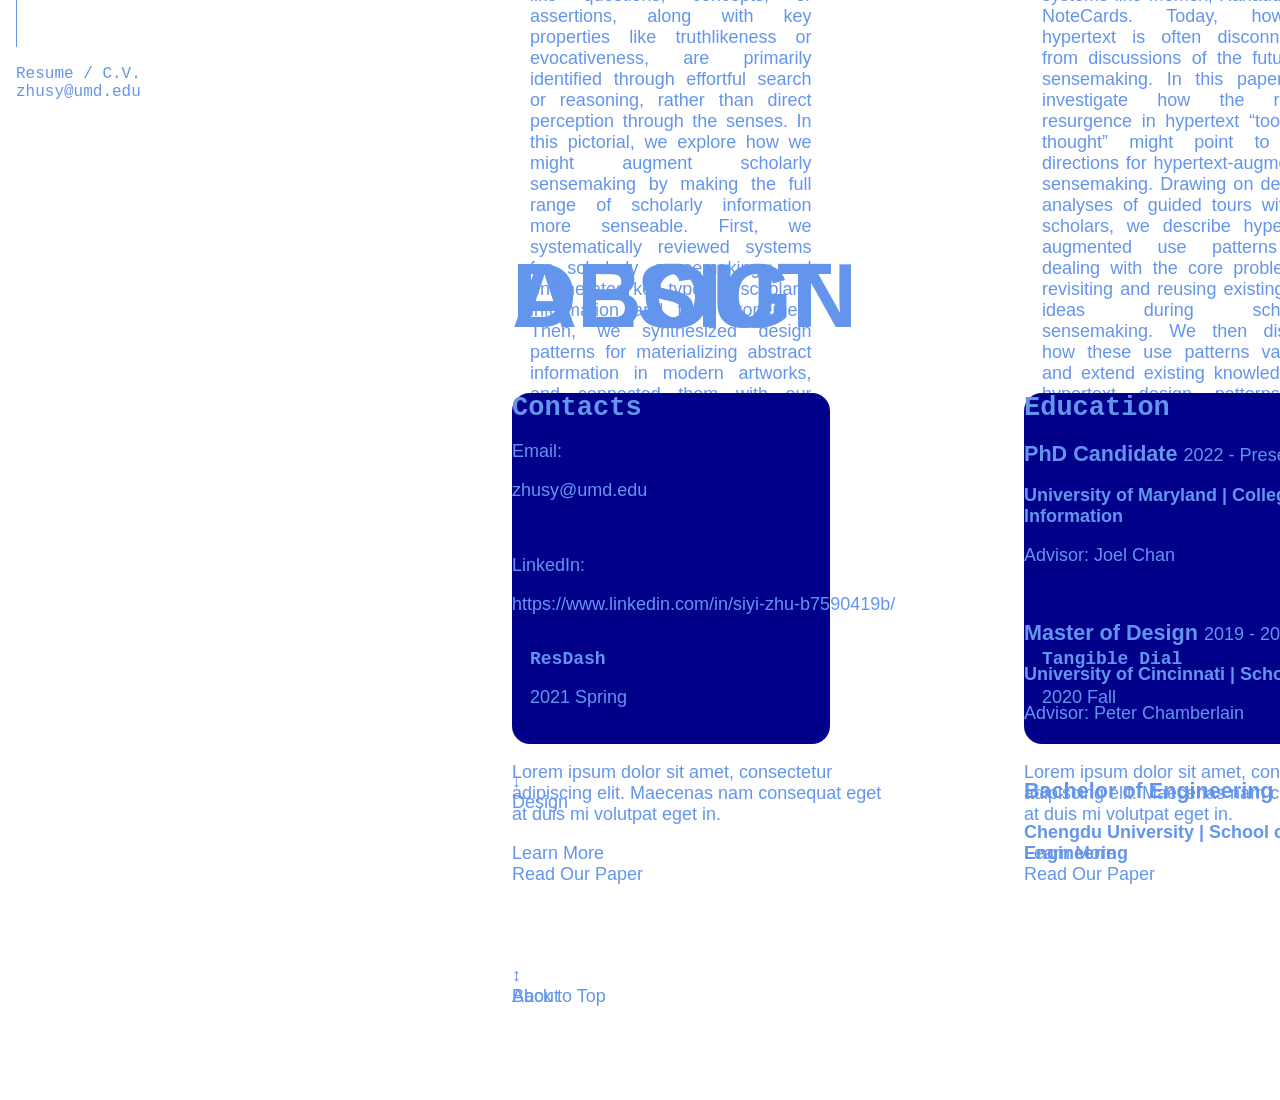
==== commit a6933b19: "add smooth scroll nav, overlap detection, active nav highlight, and responsive breakpoints" ====
--- a/Index.html
+++ b/Index.html
@@ -24,7 +24,7 @@
             <div><a style="color: white;" href="#des">Design</a></div>
             <div><a style="color: white;" href="#abt">About</a></div>
         </div>
-        <div class="right-column">
+        <div class="right-column" style="">
 
                 <div id="intro">
                     <div><a style="color: white;" href="mailto:zhusy@umd.edu">zhusy@umd.edu</a></div>
@@ -42,11 +42,18 @@
         </div>
     </div>
     <div class="section" id="naviFooter">
-        <div class="left-column">
+        <div class="left-column" id="naviFooterName">
             <div><a style="color: white; padding-top: .8em;" href="">Siyi Zhu</a></div>
         </div>
         <div class="right-column" id="naviFooterTitle">
-            <div style="position: absolute;color: white;">↓ <a style="color: white;" href="#res">Research</a></div>
+            <svg width="10" height="2000" style="position:absolute; transform: rotate(180deg);left:-1em; bottom:-3em;">
+                <line x1="5" y1="0" x2="0" y2="5" stroke="white" stroke-width="1px" />
+                <line x1="5" y1="0" x2="5" y2="75" stroke="white" stroke-width="1px" />
+                <line x1="5" y1="0" x2="10" y2="5" stroke="white" stroke-width="1px" />
+                <line x1="5" y1="300" x2="5" y2="500" stroke="white" stroke-width="1px" />
+                <line x1="5" y1="1200" x2="5" y2="2000" stroke="white" stroke-width="1px" />
+            </svg>
+            <div style="position: absolute;color: white; left: 1em;"><a style="color: white;" href="#res">Research</a></div>
             <div style="position: absolute;color: white; bottom: -21em;"><a style="color: cornflowerbluete;" href="#hme">↑ Home</a></div>
             <div style="position: absolute;color: white; bottom: -41em;"><a style="color: cornflowerbluete;" href="#res">↑ Research</a></div>
             <div style="position: absolute;color: white; bottom: -61em;"><a style="color: cornflowerbluete;" href="#des">↑ Design</a></div>
@@ -57,7 +64,11 @@
 <div class="scrollScreen" id = "scrollScreen-2" style="height: 95vh; position: fixed; width: 100%; z-index:2;">
         <div class="section" id="body">
             <div class="left-column" style="height: 100%;">
-                <div id="list-of-content">
+                <svg width="2" height="2000" style="position:absolute;bottom:12vh;">
+                    <line x1="0" y1="0" x2="0" y2="2000" stroke="#6495ED" stroke-width="2px" />
+                </svg>
+                <div id="list-of-content" style="margin-left: 1em;z-index:99;">
+                    
                     <div><a style="color: cornflowerblue;" href="#hme">Home</a></div>
                     <div><a style="color: cornflowerblue;" href="#res">Research</a></div>
                     <div><a style="color: cornflowerblue;" href="#des">Design</a></div>
@@ -202,7 +213,7 @@
                         ABOUT
                     </h1>
 
-                    <div class="projectsAndItems" id="about" style="display:flex;margin-bottom: 2em;">
+                    <div class="projectsAndItems" id="aboutItems" style="display:flex;margin-bottom: 2em;">
                         <div class="aboutItemWrapper" id="firstItem">
                             <div class="aboutItem">
                                 <h2><a href="">Contacts</a></h2>
--- a/Style.css
+++ b/Style.css
@@ -284,4 +284,18 @@
 #lastItem {
     margin-right: 40vw;
 }
-  +  
+
+#scrollScreen-2 #list-of-content {
+    transition: transform 0.3s ease-in-out;
+}
+
+#scrollScreen-2 #list-of-content.compressed > div {
+    margin-top: 2em;
+    transition: margin-top 0.3s ease-in-out;
+}
+
+#scrollScreen-2 #list-of-content > div {
+    margin-top: 5em;
+    transition: margin-top 0.3s ease-in-out;
+}
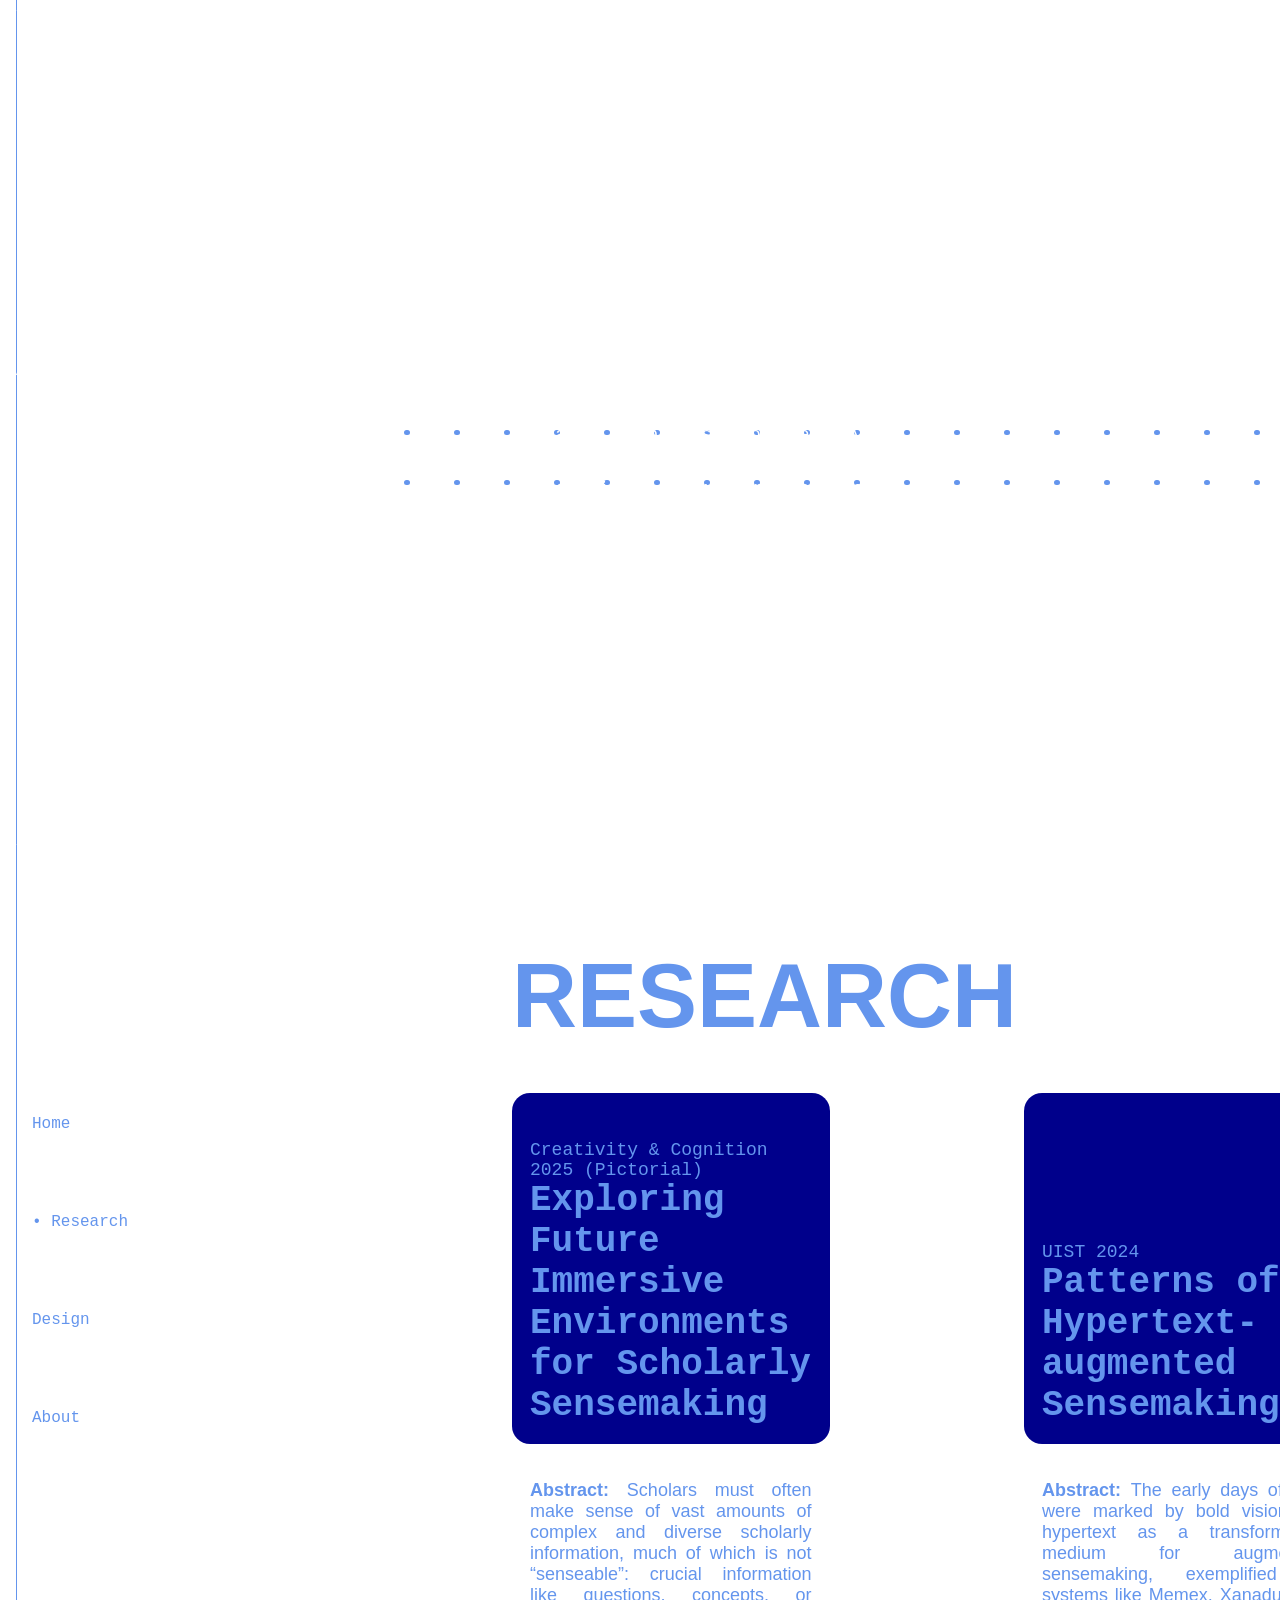
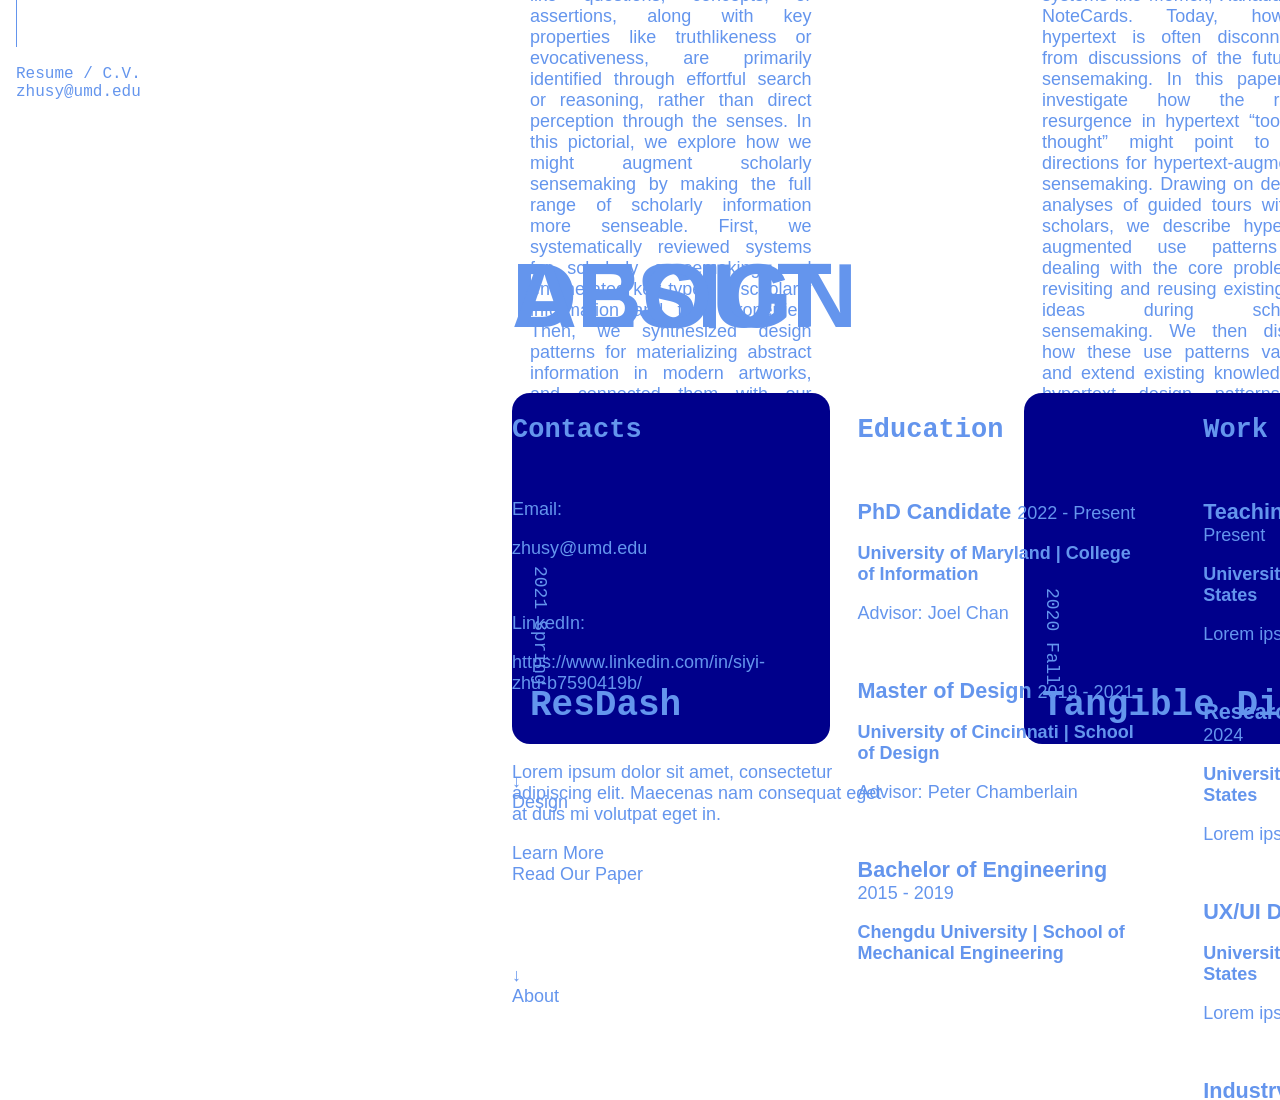
==== commit 6fa3dc98: "improve publications flex layout and fix aboutItemCard height and alignment" ====
--- a/Index.html
+++ b/Index.html
@@ -164,8 +164,9 @@
                     <div class="projectsAndItems" id="designs" style="display:flex;margin-bottom: 2em;">
                         <div class="designItemWrapper" id="firstItem">
                             <div class="designItem">
+                                <p>2021 Spring</p>
                                 <h2><a  href="">ResDash</a></h2>
-                                <p>2021 Spring</p>
+                                
                             </div>
                             <div>
                                 <p>Lorem ipsum dolor sit amet, consectetur adipiscing elit. Maecenas nam consequat eget at duis mi volutpat eget in.</p>
@@ -175,25 +176,25 @@
                         </div>
                         <div class="designItemWrapper">
                             <div class="designItem">
+                                <p>2020 Fall</p>
                                 <h2><a  href="">Tangible Dial</a></h2>
-                                <p>2020 Fall</p>
-                            </div>
-                            <div>
-                                <p>Lorem ipsum dolor sit amet, consectetur adipiscing elit. Maecenas nam consequat eget at duis mi volutpat eget in. </p>
-                                <div><a>Learn More</a></div>
-                                <div><a href="https://doi.org/10.1093/jamiaopen/ooad010">Read Our Paper</a></div>
+                                
+                            </div>
+                        </div>
+                        <div class="designItemWrapper">
+                            <div class="designItem">
+                                <p>2020 Summer</p>
+                                <h2><a  href="">Still Surviving</a></h2>
+                                
                             </div>
                         </div>
                         <div class="designItemWrapper" id="lastItem">
                             <div class="designItem">
-                                <h2><a  href="">Still Surviving</a></h2>
-                                <p>2020 Summer</p>
-                            </div>
-                            <div>
-                                <p>Lorem ipsum dolor sit amet, consectetur adipiscing elit. Maecenas nam consequat eget at duis mi volutpat eget in. </p>
-                                <div><a>Learn More</a></div>
-                                <div><a href="">Visit Our Website</a></div>
-                            </div>
+                                
+                                <p style="writing-mode: horizontal-tb;text-align: left;"></p>
+                                <h2><a  href="" target="">All Design Works</a></h2>
+                            </div>
+                            
                         </div>
                         <!-- <div style="border-color: cornflowerblue;border-width: 2pt;height: 5em;width: 5em;">
                             →<br><a>Full List</a>
@@ -247,13 +248,98 @@
                                 <!-- <div><a>Learn More</a></div> -->
                             </div>
                         </div>
+                        <div class="aboutItemWrapper">
+                            <div class="aboutItem">
+                                <h2><a href="">Work Experience</a></h2>
+                            </div>
+                            <div style="margin-bottom: 3em;">
+                                <p><b style="font-size: 1.2em;">Teaching Assistant </b> 2022-Present</p>
+                                <p><b>University of Maryland, United States</b></p>
+                                <p>Lorem ipsum</p>
+                            </div>
+                            <div style="margin-bottom: 3em;">
+                                <p><b style="font-size: 1.2em;">Research Assistant </b> 2023-2024</p>
+                                <p><b>University of Maryland, United States</b></p>
+                                <p>Lorem ipsum</p>
+                            </div>
+                            <div style="margin-bottom: 3em;">
+                                <p><b style="font-size: 1.2em;">UX/UI Designer </b> 2021-2022</p>
+                                <p><b>University of Cincinnati, United States</b></p>
+                                <p>Lorem ipsum</p>
+                            </div>
+                            <div style="margin-bottom: 3em;">
+                                <p><b style="font-size: 1.2em;">Industry Design Itern </b> 2018-2019</p>
+                                <p><b>Chengdu Oii Design, China</b></p>
+                                <p>I was responsible for design research and concept design. I assisted the design team in completing the final design rendering. I did initial design research for a commercial Medical Ultrasonic Scanner. I designed the initial concept of commercial project “Pet Sterilizer”.</p>
+                            </div>
+                        </div>
+                        <div class="aboutItemWrapper" style="width: fit-content;">
+                            <div class="aboutItem">
+                                <h2><a href="">Publications</a></h2>
+                            </div>
+                            <div style="display: flex; flex-direction: column; flex-wrap: wrap; align-items: flex-start; height: 60vh; width: fit-content; column-gap: 3vw;">
+                                <div style="margin-bottom: 3em; width: 28vw;">
+                                    <p><b style="font-size: 1.2em;">Sense and Sensability: Exploring Future Immersive Environments for Scholarly Sensemaking</b></p>
+                                    <p style="font-size: 0.8em;">C&C '25: Proceedings of the 2025 Conference on Creativity and Cognition</p>
+                                    <p style="font-size: 0.8em;">Siyi Zhu and Joel Chan. 2025. Sense and Sensability: Exploring Future Immersive Environments for Scholarly Sensemaking. In Proceedings of the 2025 Conference on Creativity and Cognition (C&amp;C '25). Association for Computing Machinery, New York, NY, USA, 886–901. https://doi-org.proxy-um.researchport.umd.edu/10.1145/3698061.3726952</p>
+                                </div>
+                                <div style="margin-bottom: 3em; width: 28vw;">
+                                    <p><b style="font-size: 1.2em;">Patterns of Hypertext-Augmented Sensemaking</b></p>
+                                    <p style="font-size: 0.8em;">UIST '24: Proceedings of the 37th Annual ACM Symposium on User Interface Software and Technology</p>
+                                    <p style="font-size: 0.8em;">Siyi Zhu, Robert Haisfield, Brendan Langen, and Joel Chan. 2024. Patterns of Hypertext-Augmented Sensemaking. In Proceedings of the 37th Annual ACM Symposium on User Interface Software and Technology (UIST '24). Association for Computing Machinery, New York, NY, USA, Article 143, 1–17. https://doi-org.proxy-um.researchport.umd.edu/10.1145/3654777.3676338</p>
+                                </div>
+                                <div style="margin-bottom: 3em; width: 28vw;">
+                                    <p><b style="font-size: 1.2em;">Exploring Distributed Synthesis: In-Progress Findings from Guided Tours of Scholarly Knowledge Synthesis Work Practices with A Distributed Lens</b></p>
+                                    <p style="font-size: 0.8em;">CSCW '23 Companion: Companion Publication of the 2023 Conference on Computer Supported Cooperative Work and Social Computing</p>
+                                    <p style="font-size: 0.8em;">Siyi Zhu and Joel Chan. 2023. Exploring Distributed Synthesis: In-Progress Findings from Guided Tours of Scholarly Knowledge Synthesis Work Practices with A Distributed Lens. In Companion Publication of the 2023 Conference on Computer Supported Cooperative Work and Social Computing (CSCW '23 Companion). Association for Computing Machinery, New York, NY, USA, 328–332. https://doi-org.proxy-um.researchport.umd.edu/10.1145/3584931.3606985</p>
+                                </div>
+                                <div style="margin-bottom: 3em; width: 28vw;">
+                                    <p><b style="font-size: 1.2em;">Adopting a metaverse-based workspace to support research team collaboration: a pilot study from an academic health informatics laboratory</b></p>
+                                    <p style="font-size: 0.8em;">JAMIA Open, Volume 6, Issue 1, April 2023</p>
+                                    <p style="font-size: 0.8em;">Siyi Zhu, Scott Vennemeyer, Catherine Xu, Danny T Y Wu, Adopting a metaverse-based workspace to support research team collaboration: a pilot study from an academic health informatics laboratory, JAMIA Open, Volume 6, Issue 1, April 2023, ooad010, https://doi.org/10.1093/jamiaopen/ooad010</p>
+                                </div>
+                                <div style="margin-bottom: 3em; width: 28vw;">
+                                    <p><b style="font-size: 1.2em;">Shape-Changing Control Interface Design: Augmenting Physical Affordances to Enhance a Digital Interface Experience in Cross-Device Interaction</b></p>
+                                    <p style="font-size: 0.8em;">International Conference on Applied Human Factors and Ergonomics (2021)</p>
+                                    <p style="font-size: 0.8em;">Zhu, S., Ghim, YG. (2021). Shape-Changing Control Interface Design: Augmenting Physical Affordances to Enhance a Digital Interface Experience in Cross-Device Interaction. In: Shin, C.S., Di Bucchianico, G., Fukuda, S., Ghim , YG., Montagna, G., Carvalho, C. (eds) Advances in Industrial Design. AHFE 2021. Lecture Notes in Networks and Systems, vol 260. Springer, Cham. https://doi.org/10.1007/978-3-030-80829-7_4</p>
+                                </div>
+                                <div style="margin-bottom: 3em; width: 28vw;">
+                                    <p><b style="font-size: 1.2em;">User-Centered Evaluation and Design Recommendations for an Internal Medicine Resident Competency Assessment Dashboard</b></p>
+                                    <p style="font-size: 0.8em;">Applied Clinical Informatics (2023)</p>
+                                    <p style="font-size: 0.8em;">Vennemeyer, Scott, Benjamin Kinnear, Andy Gao, Siyi Zhu, Anunita Nattam, Michelle I. Knopp, Eric Warm, and Danny TY Wu. "User-centered evaluation and design recommendations for an internal medicine resident competency assessment dashboard." Applied Clinical Informatics 14, no. 05 (2023): 996-1007.</p>
+                                </div>
+                            </div>
+                            
+                        </div>
+                        
+                        <div class="aboutItemWrapper">
+                            <div class="aboutItem">
+                                <h2><a href="">Service</a></h2>
+                            </div>
+                            <div style="margin-bottom: 3em;">
+                                <p><b style="font-size: 1.2em;">Speaker Series Coordinator </b> 2024-2026</p>
+                                <p><b>Organizational Teach and Technology Research Society, UMD, United States</b></p>
+                                <p></p>
+                            </div>
+                        </div>
+                        <div class="aboutItemWrapper">
+                            <div class="aboutItem">
+                                <h2><a href="">Skills</a></h2>
+                            </div>
+                            <div>
+                                <div style="margin-bottom: 3em;"><p>Qualitative Research</p></div>
+                                <div style="margin-bottom: 3em;"><p>User Interface Design</p></div>
+                                <div style="margin-bottom: 3em;"><p>Adobe Creative Suit</p></div>
+                                <div style="margin-bottom: 3em;"><p>Figma</p></div>
+                                <div style="margin-bottom: 3em;"><p>Unity</p></div>
+                                <div style="margin-bottom: 3em;"><p>C Sharp</p></div>
+                                <div style="margin-bottom: 3em;"><p>Python</p></div>
+                            </div>
+                        </div>
                         <div class="aboutItemWrapper" id="lastItem">
-                            <div class="aboutItem">
-                                <h2><a href="">Skills</a></h2>
-                            </div>
-                            <div>
-                                <p>Design, qualitative methods, user experience research.</p>
-                                <div><a>Learn More</a></div>
+                            <div id="aboutItemCard">
+                                <p style="writing-mode: horizontal-tb;text-align: left; color:cornflowerblue;">Last Updated in September 2025</p>
+                                <h2><a href="">CV/Resume</a></h2>
                             </div>
                         </div>
                     </div>
--- a/Style.css
+++ b/Style.css
@@ -164,28 +164,30 @@
     font-size: 5em;
 } */
 
-.researchItemWrapper, .designItemWrapper, .aboutItemWrapper {
+.researchItemWrapper, .designItemWrapper {
     width: 30vw;
     margin-right: 10vw;
-    margin-top: 1em;
+    /* margin-top: 1em; */
     margin-top: 5vh;
 }
 
-/* .aboutItem {
-    height: 35vh;
+.aboutItemWrapper{
+    margin-top: 5vh;
+    margin-right: 5vw;
+}
+
+.aboutItemWrapper > div {
     width: 22vw;
-    background-color: beige;
-    padding: 4pt;
-    overflow: hidden;
-    border-radius: 1em;
-    align-content: flex-end;
-} */
+} 
 
 .aboutItem > h2 {
     font-size: 1.5em;
-    margin: 0;
-}
-
+    margin-bottom: 0;
+}
+
+.aboutItem{
+    margin-bottom: 3em;
+}
 
 
 .researchItem, .designItem {
@@ -199,6 +201,20 @@
     align-content: flex-end;
 }
 
+#aboutItemCard {
+    display: flex;
+    flex-direction: column;
+    justify-content: flex-end;
+    align-items: flex-start;
+    position: relative;
+    height: 35vh !important;
+    width: 22vw;
+    padding: 1em;
+    background-color: darkblue;
+    overflow: visible;
+    border-radius: 1em;
+}
+
 .researchItem > img, .designItem > img {
     position: absolute;
     inset: 0;
@@ -214,13 +230,13 @@
     z-index: 1;
 }
 
-.researchItem > h2 {
+.researchItem > h2, .designItem > h2, #aboutItemCard>h2 {
     font-size: 2em;
     margin: 0;
     
 }
 
-.researchItem > p {
+.researchItem > p, .designItem > p, #aboutItemCard>p {
     font-size: 1em;
     font-family: monospace;
     writing-mode: vertical-rl;
@@ -284,9 +300,14 @@
 #lastItem {
     margin-right: 40vw;
 }
+
+#lastItem > div {background-color: gold;}
+
+#lastItem > div {color: blue;}
   
 
 #scrollScreen-2 #list-of-content {
+    position: relative;
     transition: transform 0.3s ease-in-out;
 }
 
@@ -298,4 +319,8 @@
 #scrollScreen-2 #list-of-content > div {
     margin-top: 5em;
     transition: margin-top 0.3s ease-in-out;
+}
+
+.active-nav::before {
+    content: "• ";
 }
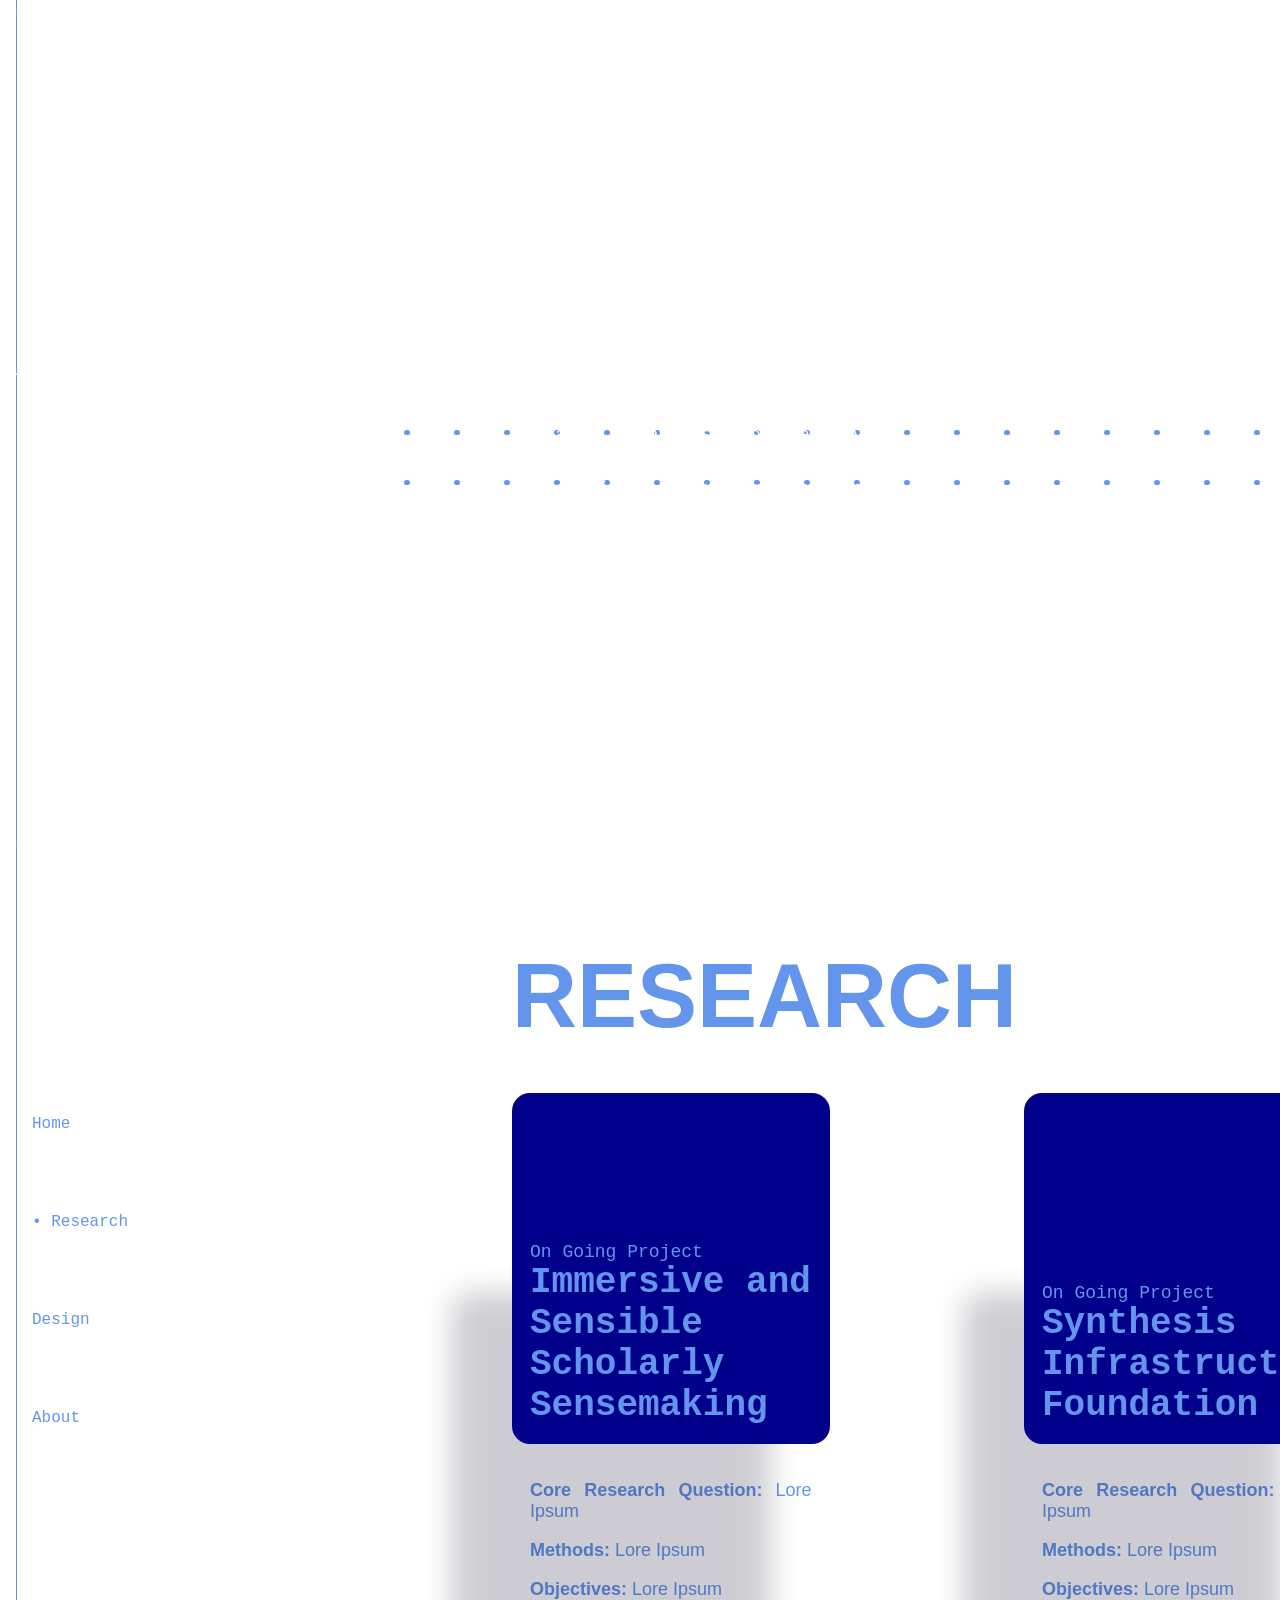
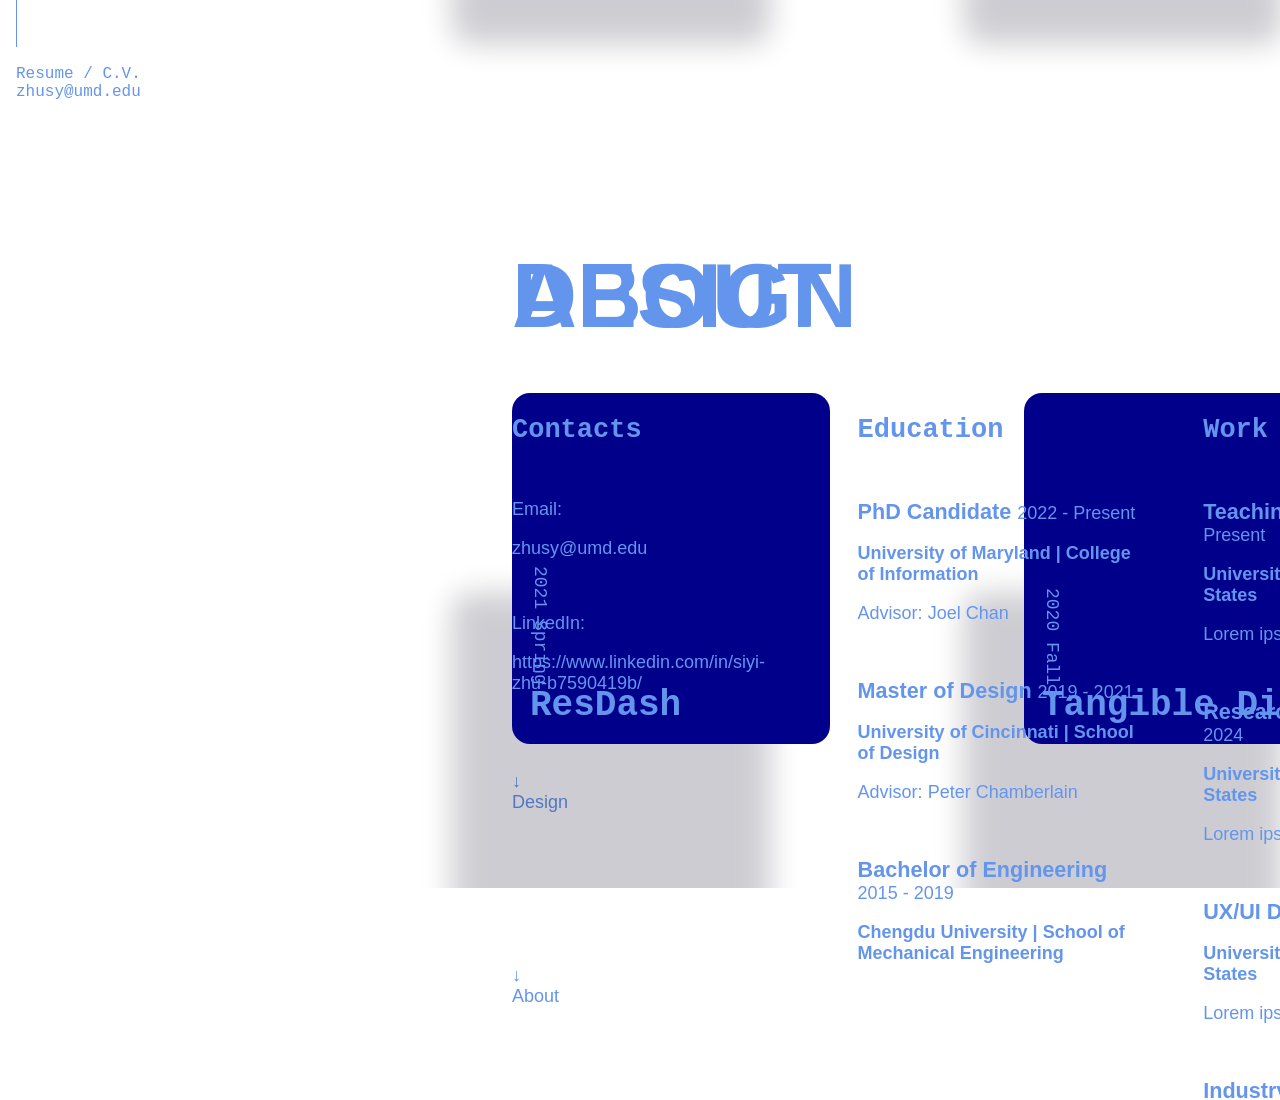
==== commit 4feb2164: "add aboutItemCard intersection observer, long shadows, and fix section-bg positioning" ====
--- a/Index.html
+++ b/Index.html
@@ -80,7 +80,7 @@
                 </div>
             </div>
             <div class="right-column" id="research" style="position: absolute; height: 90vh; z-index: 2;">
-                <div class="section-bg"></div>
+                <!-- <div class="section-bg" style="background-image:url(Img/BG-swim-cave-in-ocean.png);background-position: center;background-size: cover;"></div> -->
                 <div>
                     <h1 style="margin: 0;overflow: hidden;color: cornflowerblue;">
                         RESEARCH
@@ -88,6 +88,34 @@
 
                     <div class="projectsAndItems" id="researchWorks" style="display:flex; margin-bottom: 2em; ">
                         <div class="researchItemWrapper" id="firstItem">
+                            <div class="researchItem" style="overflow: visible;">
+                                <!-- <img src="Img/Research/S&S.png" style="width: 100%;"> -->
+                                <p style="writing-mode: horizontal-tb;text-align: left;">On Going Project</p>
+                                <h2><a  href="">Immersive and Sensible Scholarly Sensemaking</a></h2>
+                            </div>
+                            <div class="researchItemDes">
+                                <p><b>Core Research Question: </b>Lore Ipsum</p>
+                                <p><b>Methods: </b>Lore Ipsum</p>
+                                <p><b>Objectives: </b>Lore Ipsum</p>
+                                <!-- <div><a>Learn More</a></div>
+                                <div><a>Read Our Paper</a></div> -->
+                            </div>
+                        </div>
+                        <div class="researchItemWrapper">
+                            <div class="researchItem" style="overflow: visible;">
+                                <!-- <img src="Img/Research/S&S.png" style="width: 100%;"> -->
+                                <p style="writing-mode: horizontal-tb;text-align: left;">On Going Project</p>
+                                <h2><a  href="">Synthesis Infrastructure Foundation</a></h2>
+                            </div>
+                            <div class="researchItemDes">
+                                <p><b>Core Research Question: </b>Lore Ipsum</p>
+                                <p><b>Methods: </b>Lore Ipsum</p>
+                                <p><b>Objectives: </b>Lore Ipsum</p>
+                                <!-- <div><a>Learn More</a></div>
+                                <div><a>Read Our Paper</a></div> -->
+                            </div>
+                        </div>
+                        <div class="researchItemWrapper">
                             <div class="researchItem" style="overflow: visible;">
                                 <!-- <img src="Img/Research/S&S.png" style="width: 100%;"> -->
                                 <p style="writing-mode: horizontal-tb;text-align: left;">Creativity & Cognition 2025 (Pictorial)</p>
@@ -161,18 +189,14 @@
                         DESIGN
                     </h1>
 
-                    <div class="projectsAndItems" id="designs" style="display:flex;margin-bottom: 2em;">
+                    <div class="projectsAndItems" id="designs" style="display:flex;margin-bottom: 2em; height: 60vh;">
                         <div class="designItemWrapper" id="firstItem">
                             <div class="designItem">
                                 <p>2021 Spring</p>
                                 <h2><a  href="">ResDash</a></h2>
                                 
                             </div>
-                            <div>
-                                <p>Lorem ipsum dolor sit amet, consectetur adipiscing elit. Maecenas nam consequat eget at duis mi volutpat eget in.</p>
-                                <div><a>Learn More</a></div>
-                                <div><a href="https://doi.org/10.1093/jamiaopen/ooad010">Read Our Paper</a></div>
-                            </div>
+                            
                         </div>
                         <div class="designItemWrapper">
                             <div class="designItem">
@@ -311,18 +335,32 @@
                             </div>
                             
                         </div>
-                        
                         <div class="aboutItemWrapper">
                             <div class="aboutItem">
+                                <h2><a href="">Teaching Assistant</a></h2>
+                            </div>
+                            <div style="margin-bottom: 3em;">
+                                <p><b style="font-size: 1.2em;">User-Centered Design </b> 2024-2026</p>
+                                <p><b>University of Maryland, United States</b></p>
+                                <p></p>
+                            </div>
+                            <div style="margin-bottom: 3em;">
+                                <p><b style="font-size: 1.2em;">Decision Making in Information Science </b> 2022-2023</p>
+                                <p><b>University of Maryland, United States</b></p>
+                                <p></p>
+                            </div>
+                        </div>
+                        <div class="aboutItemWrapper">
+                            <div class="aboutItem">
                                 <h2><a href="">Service</a></h2>
                             </div>
                             <div style="margin-bottom: 3em;">
                                 <p><b style="font-size: 1.2em;">Speaker Series Coordinator </b> 2024-2026</p>
-                                <p><b>Organizational Teach and Technology Research Society, UMD, United States</b></p>
+                                <p><b>Organizational Teach and Technology Research Society, </b><br>University of Maryland, United States</p>
                                 <p></p>
                             </div>
                         </div>
-                        <div class="aboutItemWrapper">
+                        <!-- <div class="aboutItemWrapper">
                             <div class="aboutItem">
                                 <h2><a href="">Skills</a></h2>
                             </div>
@@ -335,16 +373,16 @@
                                 <div style="margin-bottom: 3em;"><p>C Sharp</p></div>
                                 <div style="margin-bottom: 3em;"><p>Python</p></div>
                             </div>
-                        </div>
+                        </div> -->
                         <div class="aboutItemWrapper" id="lastItem">
                             <div id="aboutItemCard">
-                                <p style="writing-mode: horizontal-tb;text-align: left; color:cornflowerblue;">Last Updated in September 2025</p>
-                                <h2><a href="">CV/Resume</a></h2>
+                                <p style="writing-mode: horizontal-tb;text-align: left; color:cornflowerblue;">Last Updated in 09/2025</p>
+                                <h2><a href="">Resume / C.V.</a></h2>
                             </div>
                         </div>
                     </div>
                     </div>
-                <div  style="height: 10vh;">
+                <div  style="height: 10vh;" style="">
                     <div>↑<br><a style="color: cornflowerblue;" href="#hme">Back to Top</a></div>
                 </div>
             </div>
--- a/Style.css
+++ b/Style.css
@@ -95,11 +95,11 @@
 
 .section-bg {
     position: absolute;
-    left: -40vw;
+    left: 0;
     top: 0;
     width: 100vw;
     height: 100vh;
-    z-index: -1;
+    z-index: -99;
 }
 
 #research {
@@ -199,6 +199,9 @@
     overflow: visible;
     border-radius: 1em;
     align-content: flex-end;
+    box-shadow:
+        /* 30px 60px 0px rgba(0, 0, 30, 0.45), */
+        -60px 200px 30px rgba(0, 0, 30, 0.2);
 }
 
 #aboutItemCard {
@@ -213,6 +216,9 @@
     background-color: darkblue;
     overflow: visible;
     border-radius: 1em;
+    box-shadow:
+        /* 30px 60px 0px rgba(0, 0, 30, 0.45), */
+        -60px 200px 30px rgba(0, 0, 30, 0.2);
 }
 
 .researchItem > img, .designItem > img {
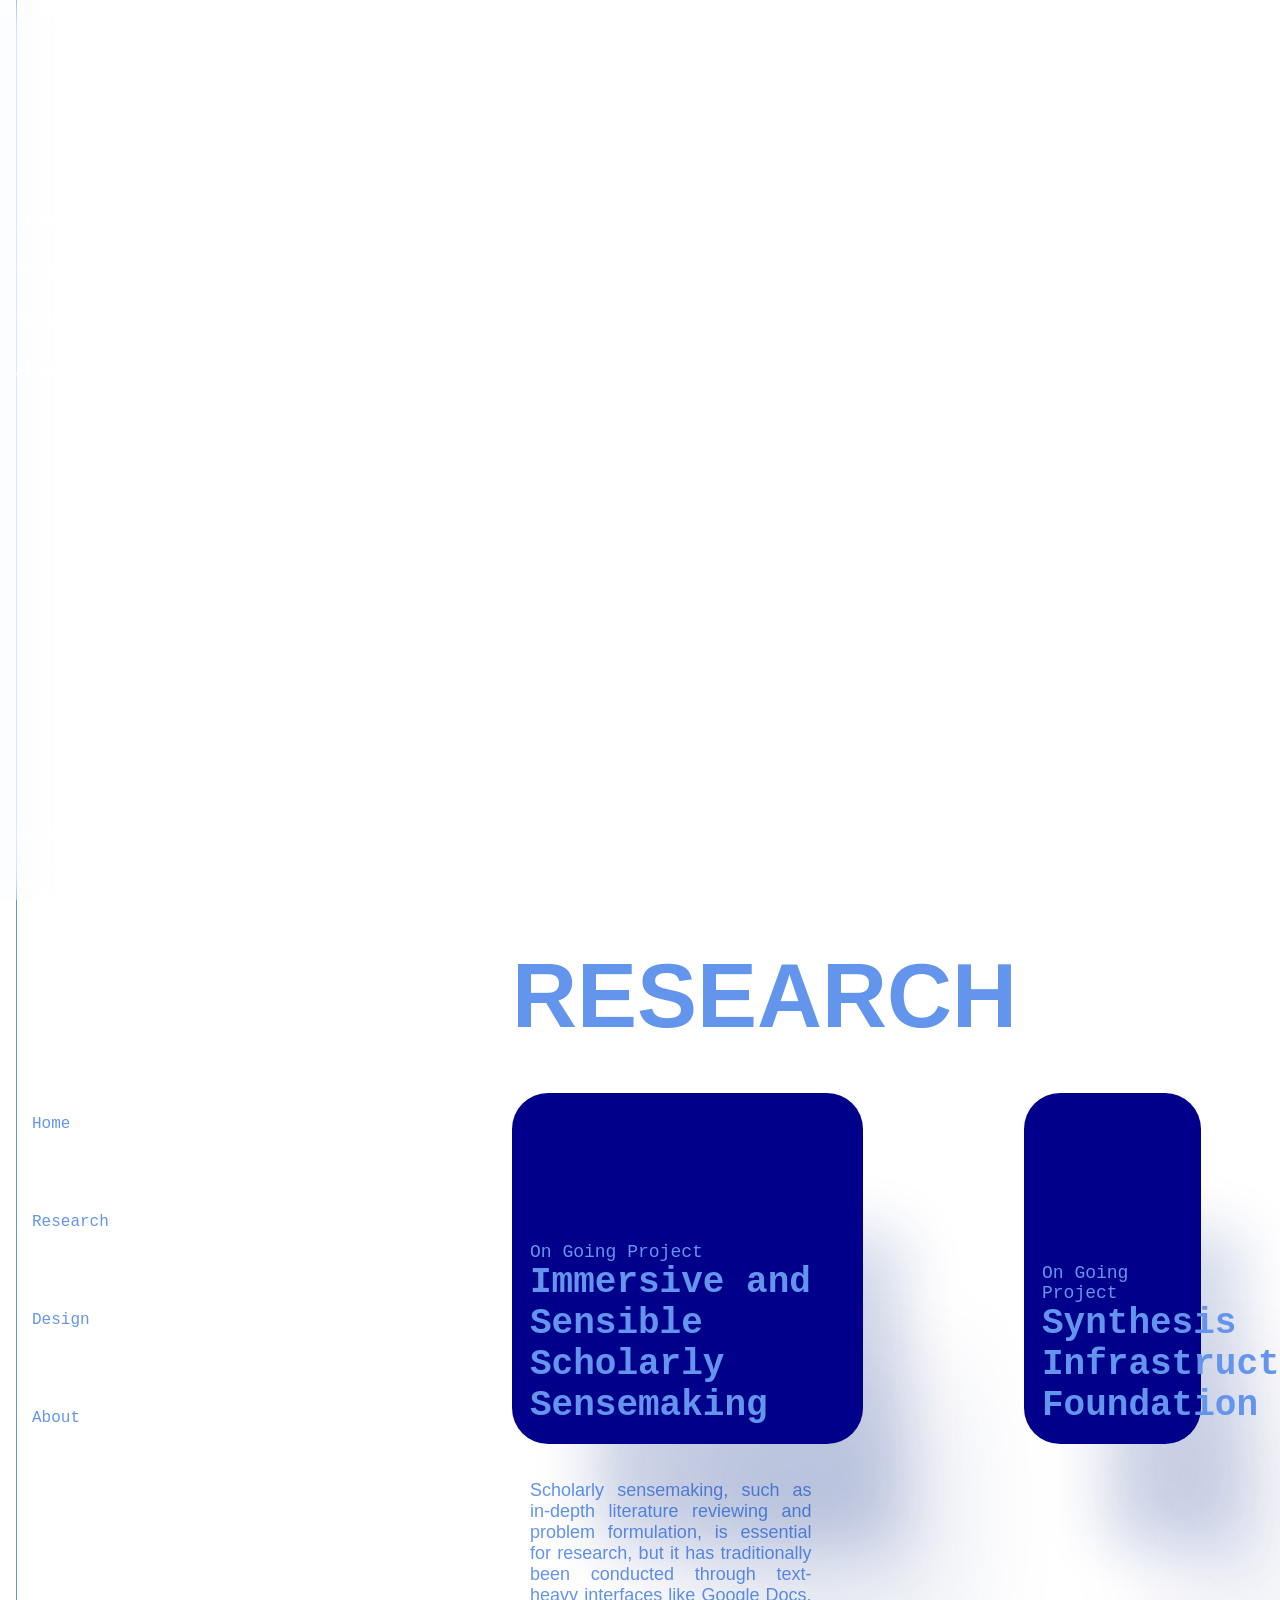
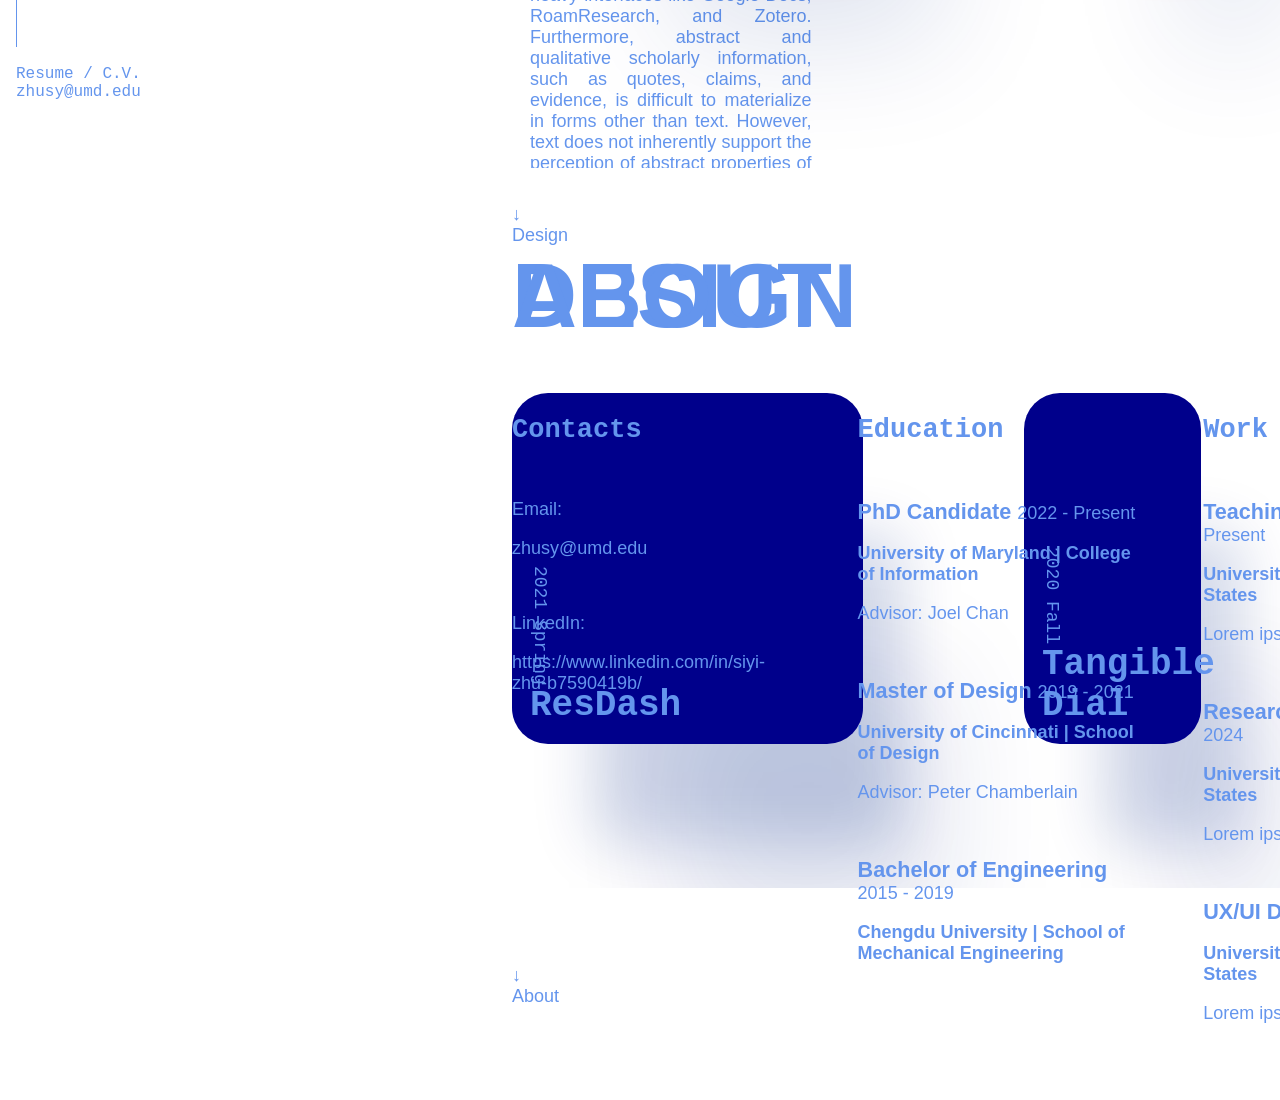
==== commit 30400c19: "add SensibleSensemakingXR case study page, extend to 6 content sections, and add card layout styles " ====
--- a/Index.html
+++ b/Index.html
@@ -6,17 +6,17 @@
 <script src="scroll_effects.js"></script>
 </head>
 
-<body style="height: 300vh;">
-
-
-
-<div class="scrollScreen" id = "navi" style="background-image: url('Img/background.jpg');background-size: cover; background-position: center; color: white; width: 100%; position: fixed; top: 0;z-index: 99;">
+<body style="height: 300vh; ">
+
+<div class="scrollScreen" id = "navi" style="background-image: url('Img/background.jpg');background-size: cover; background-position: center; color: white; width: 100%; position: sticky; top: 0;z-index: 99;">
     <div class="section" id = "naviHeader">
         <div class="left-column"><a style="color: white;" href="">Siyi Zhu</a></div>
         <div class="right-column"><a style="color: white;" href=""></a></div>
     </div>
 
     
+
+
     <div class="section" id="naviBody">
         <div class="left-column" id="list-of-content" style="color: white;">
             <div><a style="color: white;" href="#hme">Home</a></div>
@@ -79,7 +79,7 @@
                     <div><a style="color: cornflowerblue;" href="mailto:zhusy@umd.edu">zhusy@umd.edu</a></div>
                 </div>
             </div>
-            <div class="right-column" id="research" style="position: absolute; height: 90vh; z-index: 2;">
+            <div class="right-column contentSec1" style="position: absolute; height: 90vh; z-index: 2;">
                 <!-- <div class="section-bg" style="background-image:url(Img/BG-swim-cave-in-ocean.png);background-position: center;background-size: cover;"></div> -->
                 <div>
                     <h1 style="margin: 0;overflow: hidden;color: cornflowerblue;">
@@ -91,7 +91,18 @@
                             <div class="researchItem" style="overflow: visible;">
                                 <!-- <img src="Img/Research/S&S.png" style="width: 100%;"> -->
                                 <p style="writing-mode: horizontal-tb;text-align: left;">On Going Project</p>
-                                <h2><a  href="">Immersive and Sensible Scholarly Sensemaking</a></h2>
+                                <h2><a  href="Research/SensibleSensemakingXR/SensibleSensemakingXR.html">Immersive and Sensible Scholarly Sensemaking</a></h2>
+                            </div>
+                            
+                            <div class="researchItemDes">
+                                <p>Scholarly sensemaking, such as in-depth literature reviewing and problem formulation, is essential for research, but it has traditionally been conducted through text-heavy interfaces like Google Docs, RoamResearch, and Zotero. Furthermore, abstract and qualitative scholarly information, such as quotes, claims, and evidence, is difficult to materialize in forms other than text. However, text does not inherently support the perception of abstract properties of information that researchers are particularly interested in (e.g., qualities, connections, fairness). In this demonstration, we present our design exploration of an extended reality (XR) system that enhances the “sense-ability” of immaterial properties of information to enhance scholarly sensemaking. This design proposes instability as a sensemaking affordance within an immersive sensemaking system, enabling users to quickly identify weaknesses in arguments.</p>
+                            </div>
+                        </div>
+                        <div class="researchItemWrapper">
+                            <div class="researchItem" style="overflow: visible;">
+                                <!-- <img src="Img/Research/S&S.png" style="width: 100%;"> -->
+                                <p style="writing-mode: horizontal-tb;text-align: left;">On Going Project</p>
+                                <h2><a  href="">Synthesis Infrastructure Foundation</a></h2>
                             </div>
                             <div class="researchItemDes">
                                 <p><b>Core Research Question: </b>Lore Ipsum</p>
@@ -104,20 +115,6 @@
                         <div class="researchItemWrapper">
                             <div class="researchItem" style="overflow: visible;">
                                 <!-- <img src="Img/Research/S&S.png" style="width: 100%;"> -->
-                                <p style="writing-mode: horizontal-tb;text-align: left;">On Going Project</p>
-                                <h2><a  href="">Synthesis Infrastructure Foundation</a></h2>
-                            </div>
-                            <div class="researchItemDes">
-                                <p><b>Core Research Question: </b>Lore Ipsum</p>
-                                <p><b>Methods: </b>Lore Ipsum</p>
-                                <p><b>Objectives: </b>Lore Ipsum</p>
-                                <!-- <div><a>Learn More</a></div>
-                                <div><a>Read Our Paper</a></div> -->
-                            </div>
-                        </div>
-                        <div class="researchItemWrapper">
-                            <div class="researchItem" style="overflow: visible;">
-                                <!-- <img src="Img/Research/S&S.png" style="width: 100%;"> -->
                                 <p style="writing-mode: horizontal-tb;text-align: left;">Creativity & Cognition 2025 (Pictorial)</p>
                                 <h2><a  href="https://dl.acm.org/doi/abs/10.1145/3698061.3726952" target="_blank">Exploring Future<br>Immersive Environments<br>for Scholarly Sensemaking</a></h2>
                             </div>
@@ -181,7 +178,7 @@
                     <div>↓<br><a style="color: cornflowerblue;" href="#des">Design</a></div>
                 </div>
             </div>
-            <div class="right-column" id="design" style="position: absolute; height: 90vh; z-index: 2;">
+            <div class="right-column contentSec2" style="position: absolute; height: 90vh; z-index: 2;">
                 <div class="section-bg"></div>
                 <div>
 
@@ -231,7 +228,7 @@
                     <div>↓<br><a style="color: cornflowerblue;" href="#abt">About</a></div>
                 </div>
             </div>
-            <div class="right-column" id="about" style="position: absolute; height: 90vh; z-index: 2;">
+            <div class="right-column contentSec3 aboutCards" style="position: absolute; height: 90vh; z-index: 2;">
                 <div class="section-bg"></div>
                 <div>
                     <h1 style="margin: 0;overflow: hidden;color: cornflowerblue;">
--- a/Style.css
+++ b/Style.css
@@ -7,8 +7,9 @@
 
 #navi{
     height: 100vh;
-    transition: 0.5s ease-in-out;
     overflow: hidden;
+    backdrop-filter: blur(20px);
+    -webkit-backdrop-filter: blur(20px);
 }
 
 .section{
@@ -89,7 +90,7 @@
     padding-top: 0.8em;
 }
 
-#research, #design, #about {
+.contentSec1, .contentSec2, .contentSec3, .contentSec4, .contentSec5, .contentSec6 {
     transition: bottom 0.7s ease-in-out;
 }
 
@@ -102,11 +103,11 @@
     z-index: -99;
 }
 
-#research {
+.contentSec1 {
     bottom: 0;
 }
 
-#design, #about {
+.contentSec2, .contentSec3, .contentSec4, .contentSec5, .contentSec6 {
     bottom: -100vh;
 }
 
@@ -169,6 +170,12 @@
     margin-right: 10vw;
     /* margin-top: 1em; */
     margin-top: 5vh;
+    transition: width 0.4s ease;
+}
+
+.researchItemWrapper:not(.active),
+.designItemWrapper:not(.active) {
+    width: 14vw;
 }
 
 .aboutItemWrapper{
@@ -192,16 +199,22 @@
 
 .researchItem, .designItem {
     position: relative;
+    width: 35vh;
     height: 35vh;
-    width: 22vw;
     padding: 1em;
     background-color: darkblue;
     overflow: visible;
-    border-radius: 1em;
+    border-radius: 2em;
     align-content: flex-end;
+    transition: width 0.4s ease;
     box-shadow:
-        /* 30px 60px 0px rgba(0, 0, 30, 0.45), */
-        -60px 200px 30px rgba(0, 0, 30, 0.2);
+        60px 120px 60px -20px rgba(0, 41, 132, 0.18),
+        120px 240px 120px -40px rgba(0, 41, 132, 0.12);
+}
+
+.researchItemWrapper:not(.active) .researchItem,
+.designItemWrapper:not(.active) .designItem {
+    width: 11vw;
 }
 
 #aboutItemCard {
@@ -210,15 +223,15 @@
     justify-content: flex-end;
     align-items: flex-start;
     position: relative;
-    height: 35vh !important;
     width: 22vw;
+    aspect-ratio: 1 / 1;
     padding: 1em;
     background-color: darkblue;
     overflow: visible;
     border-radius: 1em;
     box-shadow:
-        /* 30px 60px 0px rgba(0, 0, 30, 0.45), */
-        -60px 200px 30px rgba(0, 0, 30, 0.2);
+        60px 120px 60px -20px rgba(0, 41, 132, 0.18),
+        120px 240px 120px -40px rgba(0, 41, 132, 0.12);
 }
 
 .researchItem > img, .designItem > img {
@@ -255,7 +268,17 @@
     width: 22vw;
     padding: 1em;
     color: cornflowerblue;
-    
+    overflow: hidden;
+    max-height: 600px;
+    opacity: 1;
+    transition: opacity 0.3s ease, max-height 0.4s ease, padding 0.4s ease;
+}
+
+.researchItemWrapper:not(.active) .researchItemDes {
+    opacity: 0;
+    max-height: 0;
+    padding-top: 0;
+    padding-bottom: 0;
 }
 
 .researchItemDes > p {
@@ -270,6 +293,7 @@
     overflow-x: auto;
     flex-wrap: nowrap;
     scrollbar-width: none;
+    height: 80vh;
     -ms-overflow-style: none;
     width: 100vw;
     margin-left: -40vw;
@@ -299,6 +323,32 @@
     border-radius: 50%;
   }
 
+
+.description {
+    margin-top: 30vh;
+    margin-bottom: 30vh;
+}
+
+.projectBody{
+    display: flex;
+    flex-direction: column;
+    align-items: flex-end;
+}
+
+.projectContent{
+    width:35vw;
+    margin-right: 25vw;
+    margin-top: 20vh;
+    margin-bottom:40vh;
+}
+
+
+.mainText > p {
+    margin-top: 50vh;
+    z-index: 10;
+    font-size: 2vh;
+}
+
 #firstItem {
     margin-left: 40vw;
 }
@@ -327,6 +377,88 @@
     transition: margin-top 0.3s ease-in-out;
 }
 
+.heroDesc{
+    opacity: 0; transition: opacity 0.8s ease; font-size: 2.5vh;
+}
+
 .active-nav::before {
     content: "• ";
+}
+
+.cardChildren {
+    display: flex;
+    flex-direction: row;
+    gap: 5vw;
+    width: 100%;
+    overflow-x: scroll;
+    scrollbar-width: none;
+    -ms-overflow-style: none;
+    margin-bottom: 60vh;
+}
+
+.cardChildren::-webkit-scrollbar {
+    display: none;
+}
+
+.cardEffect,
+.cardChildren > div {
+    
+    width: 30vh;
+    aspect-ratio: 1 / 1;
+    overflow: hidden;
+    background-color: rgba(0, 0, 0, 0.312);
+    border-radius: 2em;
+    padding: 1.5em;
+    color: white;
+    backdrop-filter: blur(12px);
+    -webkit-backdrop-filter: blur(12px);
+    box-shadow:
+        60px 120px 60px -20px rgba(0, 0, 0, 0.18),
+        120px 240px 120px -40px rgba(0, 0, 0, 0.289);
+
+    display: flex; flex-direction: column; justify-content: flex-end;
+    font-size: .7em;
+    position: relative;
+    z-index: 10;
+    flex-shrink: 0;
+}
+
+.referencedImages{
+    display: grid;
+    grid-template-columns: repeat(7, 1fr);
+    gap: 2vw;
+    row-gap: 20vh;
+    position: relative;
+    left: -50vw;
+}
+
+/* Odd rows: cols 1–2, 3–4, 5–6 */
+.referencedPaperImage:nth-child(6n+1) { grid-column: 1 / span 2; }
+.referencedPaperImage:nth-child(6n+2) { grid-column: 3 / span 2; }
+.referencedPaperImage:nth-child(6n+3) { grid-column: 5 / span 2; }
+
+/* Even rows: cols 2–3, 4–5, 6–7 */
+.referencedPaperImage:nth-child(6n+4) { grid-column: 2 / span 2; }
+.referencedPaperImage:nth-child(6n+5) { grid-column: 4 / span 2; }
+.referencedPaperImage:nth-child(6n+6) { grid-column: 6 / span 2; }
+
+.referencedPaperImage {
+    width: 50vw;
+    height: 40vh;
+    overflow: hidden;
+    
+}
+
+.referencedPaperImage > img {
+    display: block;
+    width: 100%;
+    height: 80%;
+    object-fit: cover;
+    filter: brightness(0.3);
+}
+
+.referencedPaperImage > p {
+    font-size: 0.7em;
+    font-weight: 100;
+    color: rgba(255, 255, 255, 0.3);
 }
